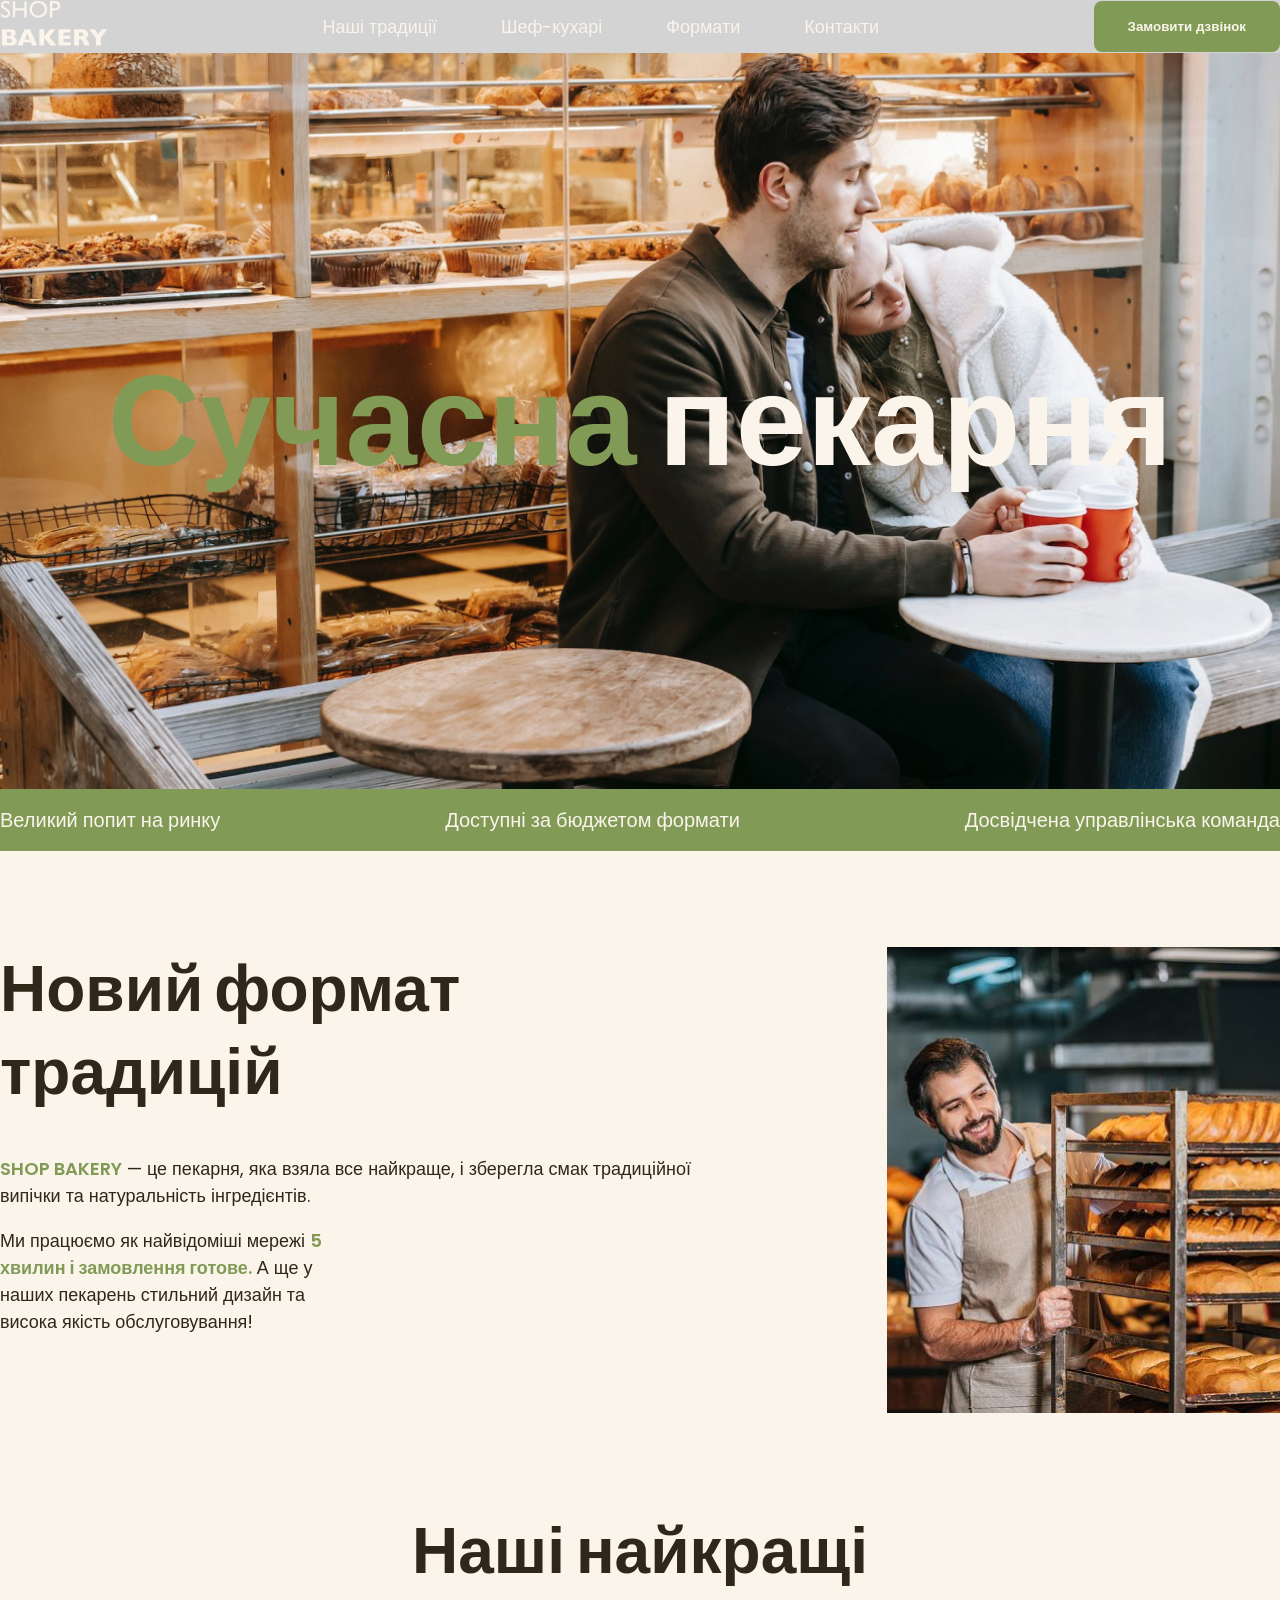
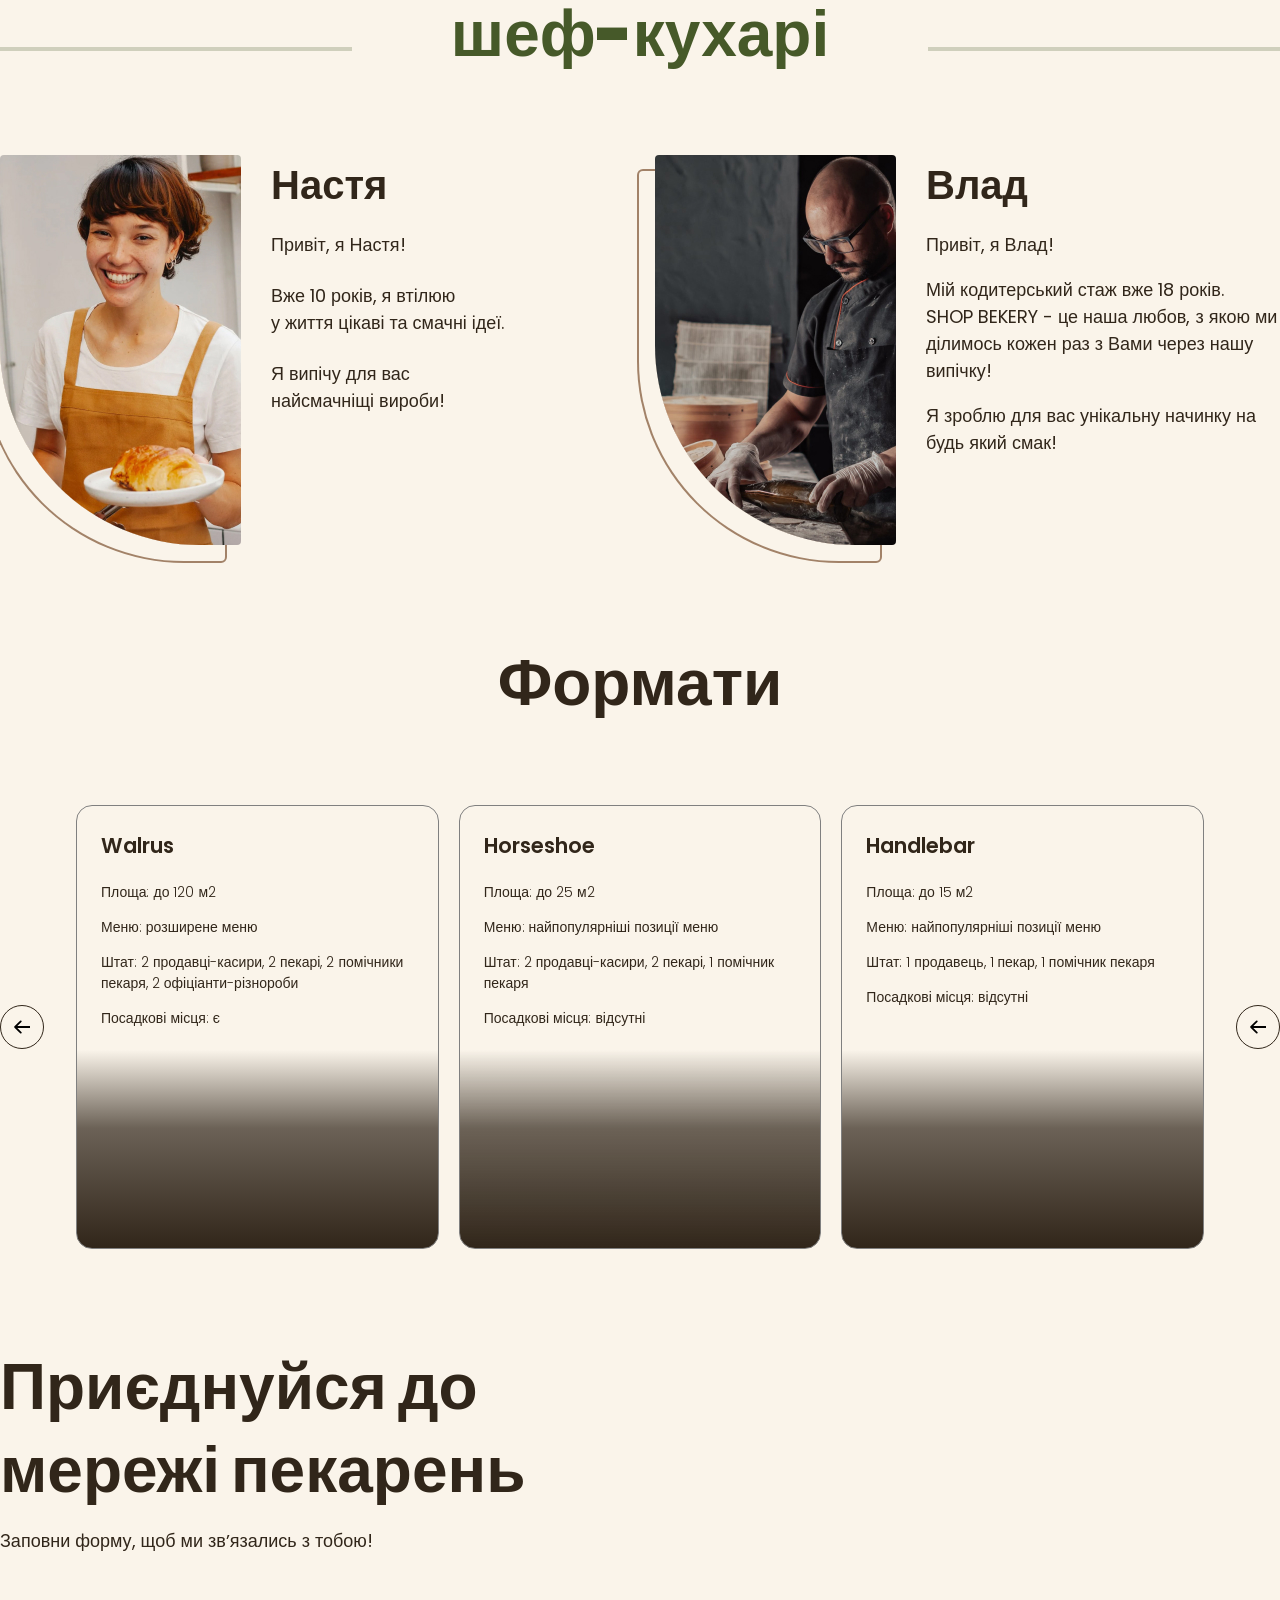
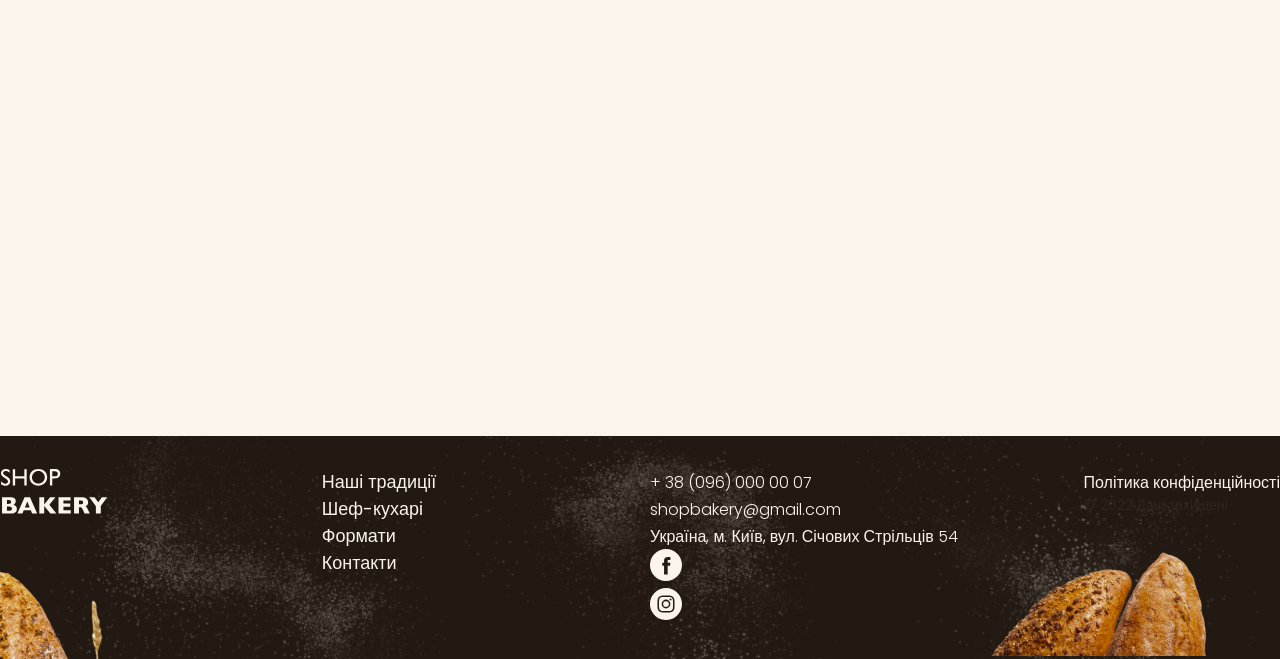
==== index.html @ 85f44fca "Improved footer" ====
<!DOCTYPE html>
<html lang="uk">
  <head>
    <meta charset="UTF-8" />
    <meta name="viewport" content="width=device-width, initial-scale=1.0" />
    <title>Сучасна пекарня</title>
    <!--Styles-->
    <link rel="stylesheet" href="./css/styles.css" />
  </head>
  <body>
    <header class="header">
      <div class="container">
        <div class="header-container">
          <nav class="header-nav">
            <a href="/">
              <img src="/Images/logo.svg" alt="Логотип Сучасної пекарені" />
            </a>
            <ul class="header-menu">
              <li>
                <a class="link" href="#traditions-section">Наші традиції</a>
              </li>
              <li><a class="link" href="#chiefs-section">Шеф-кухарі</a></li>
              <li><a class="link" href="#formats-section">Формати</a></li>
              <li><a class="link" href="#contact-section">Контакти</a></li>
            </ul>
          </nav>
          <!-- Button is here -->
          <button class="button modal-btn-open" type="button">
            Замовити дзвінок
          </button>
        </div>
      </div>
    </header>
    <main>
      <section class="hero-section">
        <div class="container">
          <h1 class="hero-title">
            <span class="accent">Сучасна</span> пекарня
          </h1>
        </div>
      </section>
      <section class="advantages-section">
        <div class="container">
          <h2 class="visually-hidden">Наші переваги</h2>
          <ul class="advantages-list">
            <li class="advantages-item">Великий попит на ринку</li>
            <li class="advantages-item">Доступні за бюджетом формати</li>
            <li class="advantages-item">Досвідчена управлінська команда</li>
          </ul>
        </div>
      </section>
      <section class="traditions-section section" id="traditions-section">
        <div class="container">
          <div class="traditions-container">
            <div class="traditions-content">
              <h2 class="traditions-title section-title">
                Новий формат традицій
              </h2>
              <p class="traditions-text">
                <span class="brand uppercase">shop bakery</span> — це пекарня,
                яка взяла все найкраще, і зберегла смак традиційної випічки та
                натуральність інгредієнтів.
              </p>
              <p class="traditions-text limited">
                Ми працюємо як найвідоміші мережі
                <span class="brand">5 хвилин і замовлення готове.</span> А ще у
                наших пекарень стильний дизайн та висока якість обслуговування!
              </p>
            </div>
            <img
              src="./Images/baker-man.jpg"
              alt="Чоловік пекар дивиться на батони із посмішкою"
            />
          </div>
        </div>
      </section>
      <section class="section" id="chefs-section">
        <div class="container">
          <h2 class="chefs-title section-title centered">
            Наші найкращі <br />
            <span class="accent">шеф-кухарі</span>
          </h2>
          <ul class="chefs-list">
            <li class="chefs-item">
              <article class="chef-card">
                <img
                  class="chef-photo"
                  src="./Images/nastya-chef.jpg"
                  alt="Nastya-chef"
                />
                <div>
                  <h3 class="chef-title">Настя</h3>
                  <div class="chef-text">
                    <p class="chef-text">Привіт, я Настя!</p>
                    <p class="chef-text">
                      Вже 10 років, я втілюю <br />
                      у життя цікаві та смачні ідеї.
                    </p>
                    <p class="chef-text">
                      Я випічу для вас <br />найсмачніщі вироби!
                    </p>
                  </div>
                </div>
              </article>
            </li>
            <li class="chefs-item">
              <article class="chef-card">
                <img
                  class="chef-photo"
                  src="./Images/vlad-chef.jpg"
                  alt="Vlad-chef"
                />
                <div>
                  <h3 class="chef-title">Влад</h3>
                  <p class="chef-text">Привіт, я Влад!</p>
                  <p class="chef-text">
                    Мій кодитерський стаж вже 18 років. <br />SHOP BEKERY - це
                    наша любов, з якою ми ділимось кожен раз з Вами через нашу
                    випічку!
                  </p>
                  <p class="chef-text">
                    Я зроблю для вас унікальну начинку на будь який смак!
                  </p>
                </div>
              </article>
            </li>
          </ul>
        </div>
      </section>
      <section class="section" id="formats-section">
        <div class="container">
          <h2 class="formats-title section-title centered">Формати</h2>
          <div class="formats-container">
            <button class="carousel-button" type="button">
              <svg width="16" height="16">
                <use href="./Images/icons.svg#icon-arrow"></use>
              </svg>
            </button>
            <ul class="formats-list">
              <li class="formats-item">
                <article class="format-card">
                  <h3 class="format-title" lang="en">Walrus</h3>
                  <div class="format-text">
                    <p>Площа: до 120 м2</p>
                    <p>Меню: розширене меню</p>
                    <p>
                      Штат: 2 продавці-касири, 2 пекарі, 2 помічники пекаря, 2
                      офіціанти-різнороби
                    </p>
                    <p>Посадкові місця: є</p>
                  </div>
                </article>
              </li>
              <li class="formats-item">
                <article class="format-card">
                  <h3 class="format-title" lang="en">Horseshoe</h3>
                  <div class="format-text">
                    <p>Площа: до 25 м2</p>
                    <p>Меню: найпопулярніші позиції меню</p>
                    <p>Штат: 2 продавці-касири, 2 пекарі, 1 помічник пекаря</p>
                    <p>Посадкові місця: відсутні</p>
                  </div>
                </article>
              </li>
              <li class="formats-item">
                <article class="format-card">
                  <h3 class="format-title" lang="en">Handlebar</h3>
                  <div class="format-text">
                    <p>Площа: до 15 м2</p>
                    <p>Меню: найпопулярніші позиції меню</p>
                    <p>Штат: 1 продавець, 1 пекар, 1 помічник пекаря</p>
                    <p>Посадкові місця: відсутні</p>
                  </div>
                </article>
              </li>
            </ul>
            <button class="carousel-button" type="button">
              <svg width="16" height="16">
                <use href="./Images/icons.svg#icon-arrow"></use>
              </svg>
            </button>
          </div>
        </div>
      </section>
      <section class="section contact-section" id="contact-section">
        <div class="container">
          <div class="contact-container">
            <div class="contact-form">
              <h2 class="contact-title section-title">
                Приєднуйся до мережі пекарень
              </h2>
              <p>Заповни форму, щоб ми звʼязались з тобою!</p>
              <!--form-->
            </div>
            <iframe
              class="contact-map"
              src="https://www.google.com/maps/embed?pb=!1m18!1m12!1m3!1d2540.1634470361723!2d30.488698376829447!3d50.45668098691466!2m3!1f0!2f0!3f0!3m2!1i1024!2i768!4f13.1!3m3!1m2!1s0x40d4ce637c006b2d%3A0xaf86385f19996ff0!2z0LLRg9C70LjRhtGPINCh0ZbRh9C-0LLQuNGFINCh0YLRgNGW0LvRjNGG0ZbQsiwgNTQsINCa0LjRl9CyLCAwMjAwMA!5e0!3m2!1sbg!2sua!4v1732645486220!5m2!1sbg!2sua"
              width="603"
              height="595"
              allowfullscreen=""
              loading="lazy"
              referrerpolicy="no-referrer-when-downgrade"
            ></iframe>
          </div>
        </div>
      </section>
    </main>
    <footer class="footer">
      <div class="container">
        <div class="footer-container">
          <nav class="footer-nav">
            <div class="footer-logo">
              <a href="#">
                <img src="./Images/logo.svg" alt="Логотип Сучасної пекарені" />
              </a>
            </div>
            <ul class="footer-menu">
              <li><a class="link" href="#">Наші традиції</a></li>
              <li><a class="link" href="#">Шеф-кухарі</a></li>
              <li><a class="link" href="#">Формати</a></li>
              <li><a class="link" href="#">Контакти</a></li>
            </ul>
          </nav>
          <address class="footer-address">
            <ul class="address-list">
              <li>
                <a class="address-link" href="tel:+38(096)0000007"
                  >+ 38 (096) 000 00 07</a
                >
              </li>
              <li>
                <a class="address-link" href="mailto:shopbakery@gmail.com"
                  >shopbakery@gmail.com</a
                >
              </li>
              <li>
                <a
                  class="address-link"
                  href="https://maps.app.goo.gl/ixRb6WtbFqAab3oV6"
                  target="_blank"
                  >Україна, м. Київ, вул. Січових Стрільців 54
                </a>
              </li>
              <li>
                <svg class="address-icon" width="32" height="32">
                  <use href="./Images/icons.svg#icon-facebook"></use>
                </svg>
              </li>
              <li>
                <svg class="address-icon" width="32" height="32">
                  <use href="./Images/icons.svg#icon-instagram"></use>
                </svg>
              </li>
            </ul>
            <div class="address-info">
              <a class="address-link" href="#">Політика конфіденційності</a>
              <p class="address-copyright">&copy; 2022 Дані захищені</p>
            </div>
          </address>
        </div>
      </div>
    </footer>
    <div class="backdrop">
      <div class="modal">
        <button class="modal-btn-close" type="button">Close</button>
      </div>
    </div>

    <script src="./js/modal.js"></script>
  </body>
</html>
---- css/styles.css ----
@font-face {
    font-display: swap;
    font-family: 'Poppins';
    font-weight: 300;
    src: url('../fonts/poppins-v21-latin-300.woff2') format('woff2');
}

@font-face {
    font-display: swap;
    font-family: 'Poppins';
    font-weight: 400;
    src: url('../fonts/poppins-v21-latin-regular.woff2') format('woff2');
}

@font-face {
    font-display: swap;
    font-family: 'Poppins';
    font-weight: 600;
    src: url('../fonts/poppins-v21-latin-600.woff2') format('woff2');
}

@font-face {
    font-display: swap;
    font-family: 'Poppins';
    font-weight: 900;
    src: url('../fonts/poppins-v21-latin-900.woff2') format('woff2');
}

:root
{
    --color-primary-dark: #31261A;
    --color-primary-light: #FAF4EA;
    --color-secondary-dark: #A28268;
    --color-brand-dark: #465929;
    --color-brand-normal: #819B57;
    --color-brand-light: #CFCFBC;
}

/*Base*/
*,
*::before,
*::after
{
    box-sizing: border-box;
}

body
{
    color: var(--color-primary-dark);
    background-color: var(--color-primary-light);
    font-family: 'Poppins', sans-serif;
    font-size: 18px;
    font-weight: 400;
    line-height: 1.5;
    margin: 0;
}

h1, h2, h3, h4, h5, h6, p 
{
    margin-top: 0;
}

a 
{
    display: inline-block;
}

address
{
    font-style: normal;
}
ul
{
    margin: 0;
    padding: 0;
    list-style-type: none;
}
.visually-hidden
{
    position: absolute;
    left: -10000px;
    top:auto;
    width: 1px;
    height: 1px;
    overflow: hidden;
}
.section
{
    padding: 48px 0;
}

.container
{
    width: 100%;
    max-width: 1288px;
    margin: 0 auto;
}
/*Button*/
.button
{
    color: var(--color-primary-light);
    background-color: var(--color-brand-normal);
    border: 2px solid var(--color-brand-normal);
    border-radius: 8px;
    cursor: pointer;
    font-weight: 600;
    padding: 16px 32px;
}
.button:hover
{
    color: var(--color-brand-dark);
    background-color: transparent;  
}
/*Link*/
.link
{
    color: var(--color-primary-light);
    text-decoration: none;
}
.link:hover
{
    color: var(--color-brand-normal);
    text-decoration: underline;
}

/*Header*/
.header {
    background-color: lightgrey; /*Remove this*/
}

.header-container
{
    display: flex;
    align-items: center;
    gap: 40px;
}

.header-nav
{
    display: flex;
    align-items: center;
    flex-grow: 1;
    gap: 40px;
}

.header-menu
{
    display: flex;
    flex-grow: 1;
    gap: 64px;
    justify-content: center;
}

/*Hero section*/
.hero-section
{
    padding: 272px 0;
    background-image: url('../Images/hero-section-background.jpg');
    background-repeat: no-repeat;
    background-position: center top;
    background-size: cover;
}
.hero-title
{
    margin-bottom: 0;
    color: var(--color-primary-light);
    text-align: center;
    font-size: 128px;
    font-weight: 900;
}
.hero-title .accent
{
    color: var(--color-brand-normal);
}
/*Advantages section*/

.advantages-section
{
    background-color: var(--color-brand-normal);
    padding: 16px 0;
}

.advantages-list
{
    display: flex;
    justify-content: space-between;
    gap: 40px;
}

.advantages-item
{
    color: var(--color-primary-light);
    font-size: 20px;
    font-weight: 300
}
.section-title
{
    font-size: 64px;
    font-weight: 900;
    line-height: 1.3;
}

.section-title.centered 
{
    text-align: center;
}

.section-title .accent
{
color: var(--color-brand-dark);
}

/*Traditions section*/
.traditions-section
{
    padding-top: 96px;
}

.traditions-container
{
    display: flex;
    justify-content: space-between;
    gap: 40px;
}

.traditions-content
{
    max-width: 710px;
}
.traditions-title
{
    margin-bottom: 42px;
}
.traditions-text .brand
{
color: var(--color-brand-normal);
font-weight: 600;
}
.traditions-text .uppercase
{
text-transform: uppercase;
}

.traditions-text.limited
{
    max-width: 340px;
}
/*Chefs section*/
.chefs-title
{
    margin: 0 auto 80px;
    position: relative;
}

.chefs-title::before,
.chefs-title::after {
    position: absolute;
    bottom: 24px;
    width: 352px;
    border: 2px solid var(--color-brand-light);
    content: '';
}

.chefs-title::before
{
    left: 0;
}

.chefs-title::after
{
    right: 0; 
}

.chefs-list {
    display: flex;
    flex-wrap: wrap;
    gap: 40px 30px;
}

.chef-text p
{
    margin-bottom: 24px;
}

.chef-text p:last-child
{
    margin-bottom: 0;
}

.chef-title
{
    margin-bottom: 16px;
    font-size: 40px;
    font-weight: 600;
}


.chefs-item
{
    flex-basis: calc((100% - 30px) / 2);
}

.chef-card 
{
    display: flex;
    gap: 30px;
}

.chef-photo
{
    border-radius: 4px 4px 4px 200px;
    box-shadow: -16px 16px 0 0 var(--color-primary-light), -16px 16px 0 2px var(--color-secondary-dark)
}

/*Formats section*/
.formats-container
{
    display: flex;
    gap: 32px;
    align-items: center;
}

.formats-list   
{
    display: flex;
    gap: 20px;
}

.formats-item
{
    flex-basis: calc(100% - 40px / 3);
}

.format-card
{
    height: 444px;
    padding: 24px;
    border: 1px solid gray; /*(need to change)*/
    border-radius: 16px;
    min-height: 270px; /*(need to change)*/
    background-image: linear-gradient(180deg, rgba(49, 38, 26, 0) 55.21%, rgba(49, 38, 26, 0.71) 72.92%, var(--color-primary-dark) 100%);
}

.formats-title
{
    margin-bottom: 80px;
}

.format-title
{
    font-size: 24;
    font-weight: 600;
}

.format-text
{
    font-size: 14px;
    font-weight: 300;

}

/*Carousel*/
.carousel-button
{
    display: flex;
    align-items: center;
    justify-content: center;
    width: 44px;
    height: 44px;
    padding: 0;
    flex-shrink: 0;
    background-color: transparent;
    border-radius: 50%;
    border: 1px solid var(--color-primary-dark);
    cursor: pointer;
}

.carousel-button:hover
{
    background-color: var(--color-primary-dark);
    fill: var(--color-primary-light);
}

/*Contact section*/
.contact-section
{
    padding-bottom: 96px;
}

.contact-container
{
    display: flex;
    gap: 32px;
}

.contact-title
{
    margin-bottom: 16px;
}

.contact-map
{
    flex-shrink: 0;
    border: 0;
    border-radius: 16px;
}

/*Footer*/
.footer
{
    padding: 32px 0;
    position: relative;
    background-image: url('../Images/footer-background.png');
    background-color: var(--color-primary-dark);
    background-repeat: no-repeat;
    background-position: center;
    background-size: cover;
}

.footer::before,
.footer::after {
    position: absolute;
    bottom: 0;
    background-repeat: no-repeat;
    content: ''
}

.footer::before {
    width: 180px;
    height: 120px;
    left: 0;
    background-image: url('../Images/decor-bread-small.png');
}

.footer::after {
    width: 380px;
    height: 190px;
    right: 0;
    background-image: url('../Images/decor-bread-large.png');
}

.footer-container
{
    display: flex;
    gap: 20px;
}

.footer-nav,
.footer-address
{
    display: flex;
    flex-basis: 50%;
    gap: 20px;
}

.footer-logo,
.footer-menu,
.address-list,
.addres-info
{
    flex-grow: 1;
}

.address-link
{
    color: var(--color-primary-light);
    font-size: 16px;
    font-weight: 300;
    text-decoration: none;
}

.address-icon
{
    fill: var(--color-primary-light);
}

.address-icon:hover
{
    fill: var(--color-brand-normal);
}

.address-link:hover {
    color: var(--color-brand-normal);
}

.address-copyright
{
    font-size: 14px;
}

/*Modal window*/
.backdrop
{
    position: fixed;
    top: 0;
    left: 0;
    right: 0;
    bottom: 0;
    display: flex;
    align-items: center;
    justify-content: center;
    background-color: rgba(157, 152, 147 , 0.5);
}

.backdrop.is-hidden 
{
    opacity: 0;
    visibility: hidden;
    pointer-events: none;
}

.modal
{
    position: relative;
    width: 880px;
    height: 880px;
    background-color: var(--color-primary-light);
    border-radius: 32px;
}

.modal-btn-close
{
    position: absolute;
    top: 40px;
    right: 40px;
}
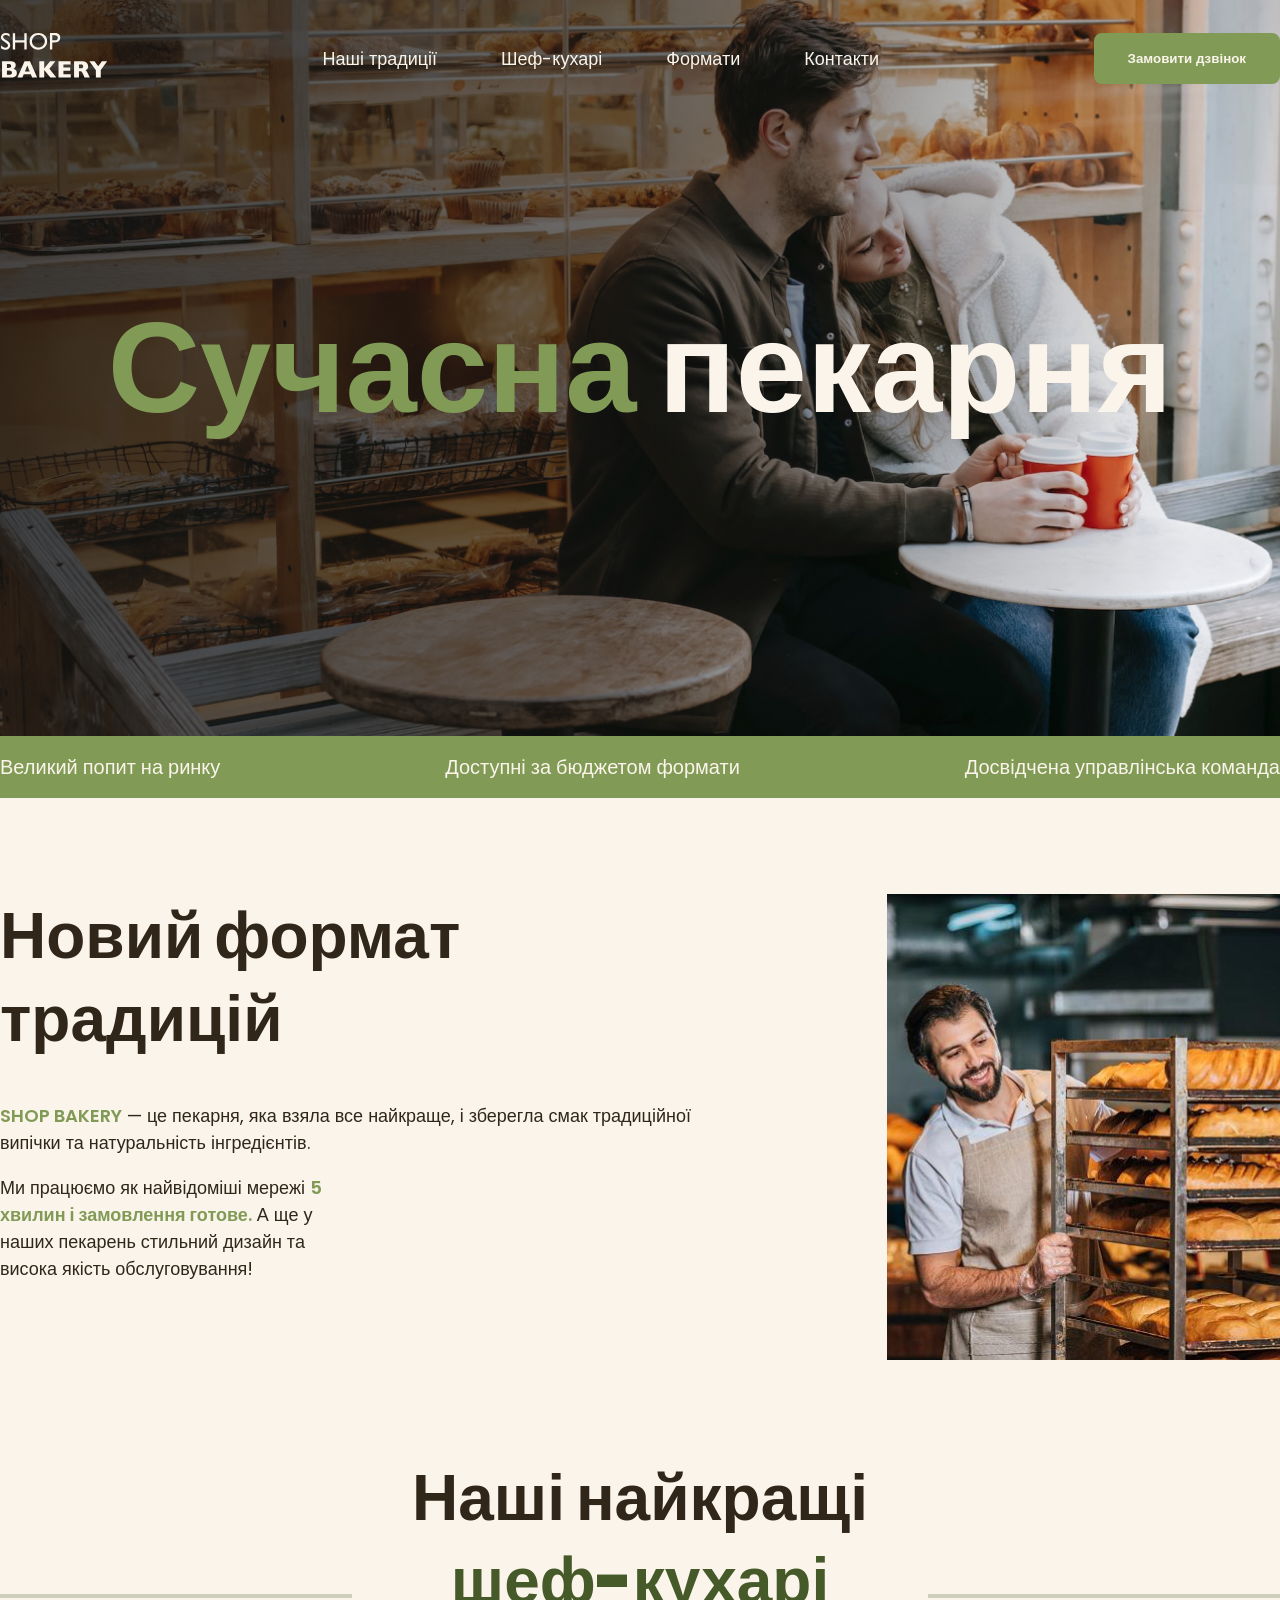
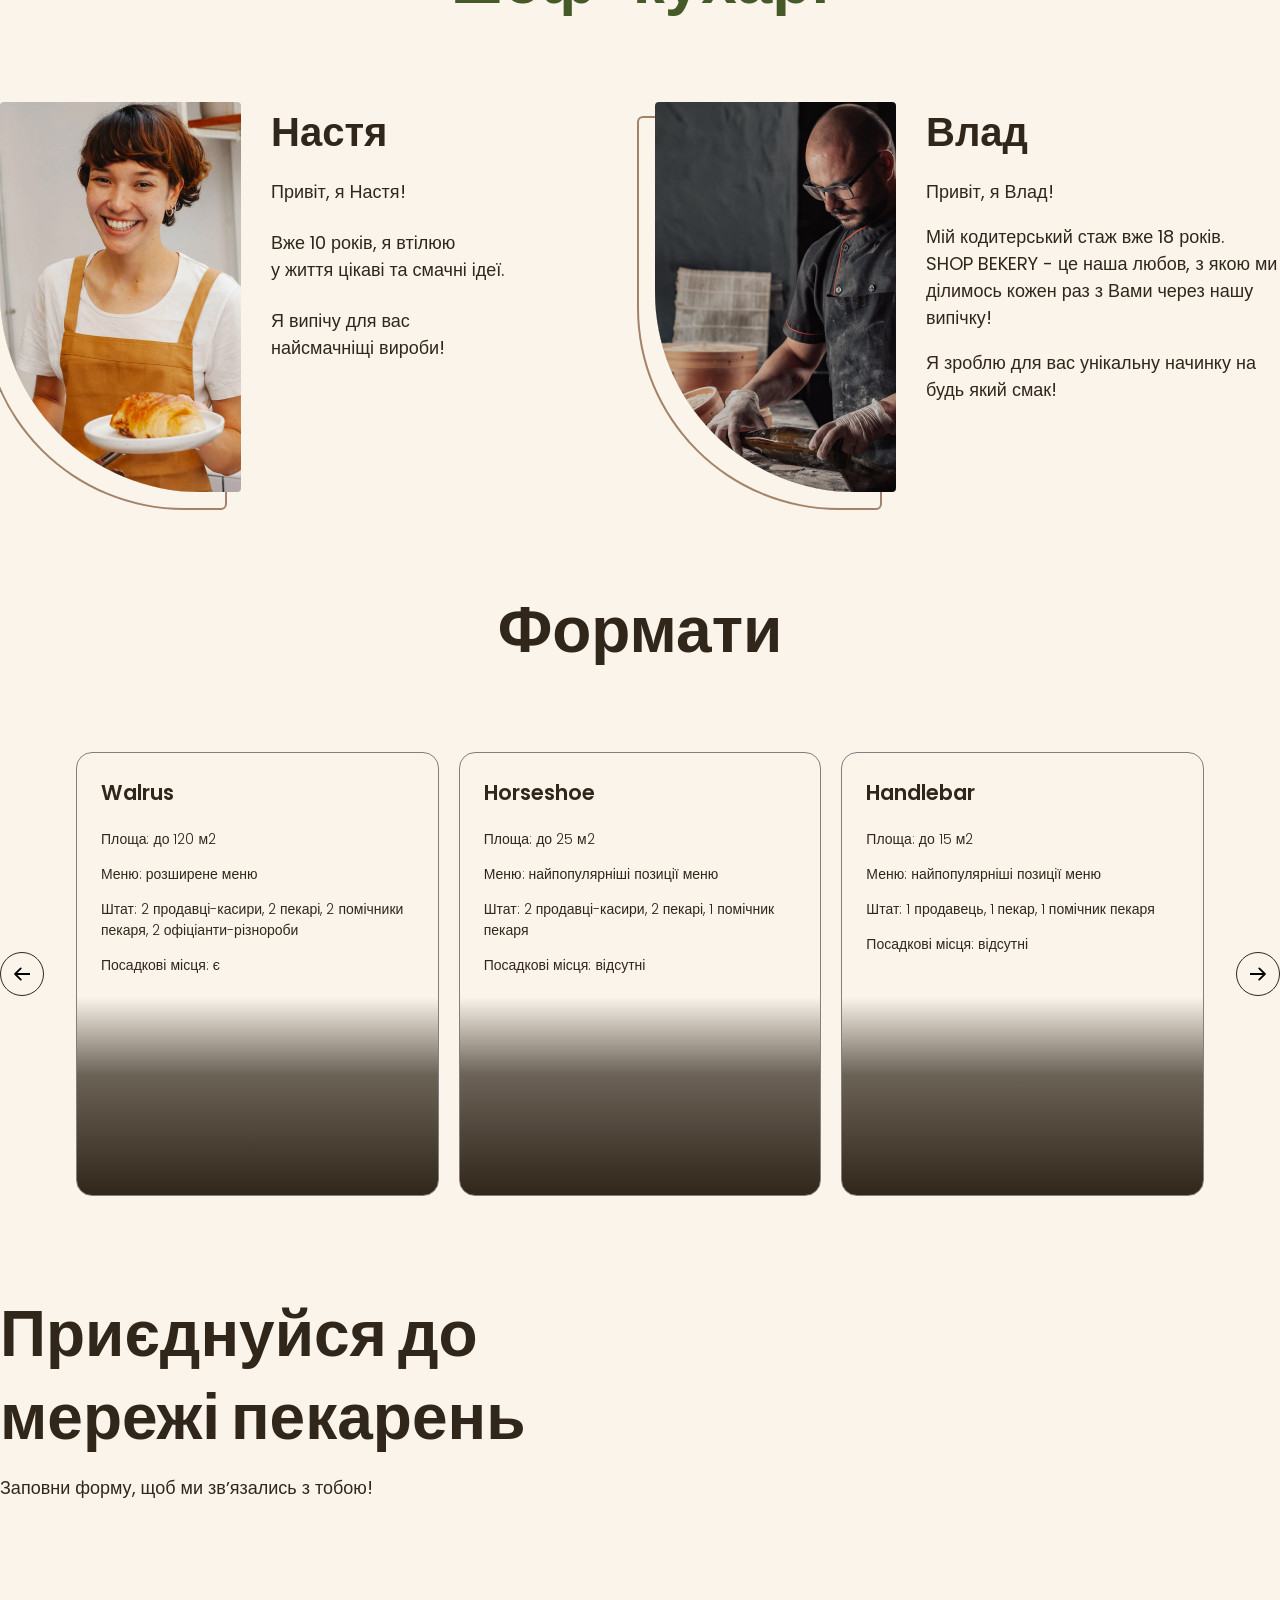
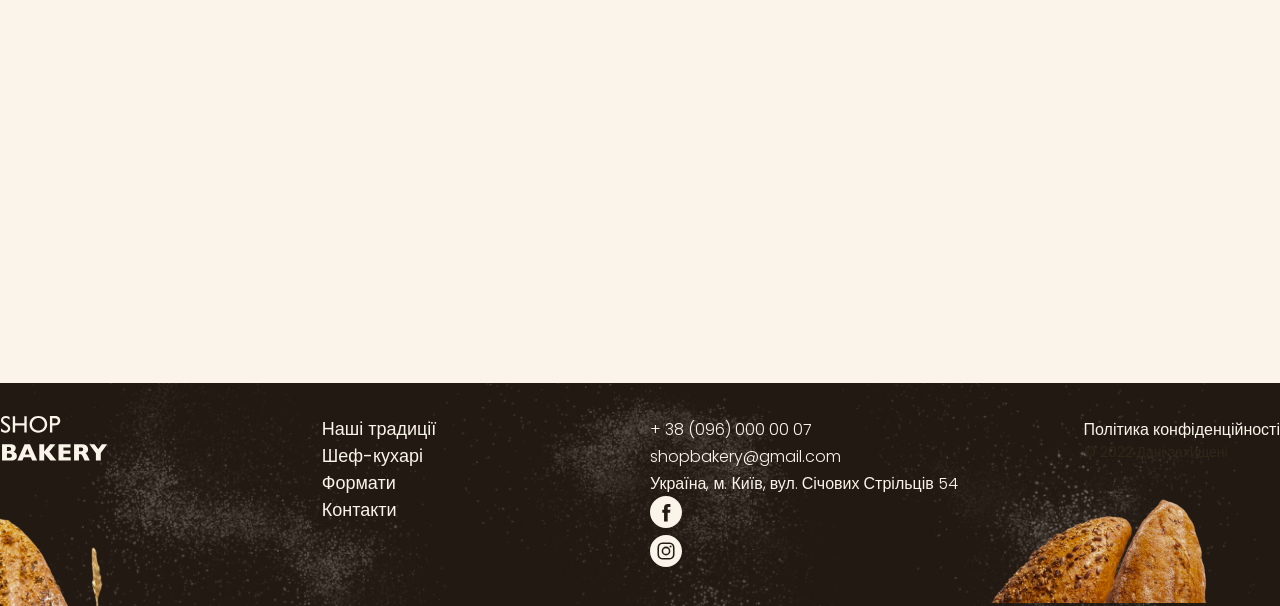
==== commit 721d5e0e: "Added animation" ====
--- a/index.html
+++ b/index.html
@@ -13,7 +13,7 @@
         <div class="header-container">
           <nav class="header-nav">
             <a href="/">
-              <img src="/Images/logo.svg" alt="Логотип Сучасної пекарені" />
+              <img src="./Images/logo.svg" alt="Логотип Сучасної пекарені" />
             </a>
             <ul class="header-menu">
               <li>
@@ -174,7 +174,7 @@
                 </article>
               </li>
             </ul>
-            <button class="carousel-button" type="button">
+            <button class="carousel-button next" type="button">
               <svg width="16" height="16">
                 <use href="./Images/icons.svg#icon-arrow"></use>
               </svg>
@@ -260,12 +260,11 @@
         </div>
       </div>
     </footer>
-    <div class="backdrop">
+    <div class="backdrop is-hidden">
       <div class="modal">
         <button class="modal-btn-close" type="button">Close</button>
       </div>
     </div>
-
     <script src="./js/modal.js"></script>
   </body>
 </html>
--- a/css/styles.css
+++ b/css/styles.css
@@ -109,23 +109,28 @@
 .button:hover
 {
     color: var(--color-brand-dark);
-    background-color: transparent;  
+    background-color: var(--color-primary-light);  
 }
 /*Link*/
 .link
 {
     color: var(--color-primary-light);
     text-decoration: none;
+    transition: color 0.3s;
 }
 .link:hover
 {
     color: var(--color-brand-normal);
-    text-decoration: underline;
 }
 
 /*Header*/
-.header {
-    background-color: lightgrey; /*Remove this*/
+.header 
+{
+    position: absolute;
+    top: 0;
+    left: 0;
+    padding-top: 32px;
+    width: 100%;
 }
 
 .header-container
@@ -155,7 +160,13 @@
 .hero-section
 {
     padding: 272px 0;
-    background-image: url('../Images/hero-section-background.jpg');
+    background-image: linear-gradient(
+        102.76deg, 
+        rgba(18, 18, 17, 0.78) 2.03%,
+        rgba(18, 18, 17, 0.6) 48.46%, 
+        rgba(18, 18, 17, 0) 90.36% 
+    ),
+        url('../Images/hero-section-background.jpg');
     background-repeat: no-repeat;
     background-position: center top;
     background-size: cover;
@@ -339,6 +350,12 @@
     border-radius: 16px;
     min-height: 270px; /*(need to change)*/
     background-image: linear-gradient(180deg, rgba(49, 38, 26, 0) 55.21%, rgba(49, 38, 26, 0.71) 72.92%, var(--color-primary-dark) 100%);
+    transition: transform .03s;
+}
+
+.format-card:hover
+{
+    transform: scale(1.05);
 }
 
 .formats-title
@@ -381,6 +398,11 @@
     fill: var(--color-primary-light);
 }
 
+.carousel-button.next 
+{
+    transform: rotate(180deg);
+}
+
 /*Contact section*/
 .contact-section
 {
@@ -499,7 +521,9 @@
     display: flex;
     align-items: center;
     justify-content: center;
+    padding: 20px 0;
     background-color: rgba(157, 152, 147 , 0.5);
+    transition: opacity 0.3s, visability 0.3s;
 }
 
 .backdrop.is-hidden 
@@ -512,8 +536,10 @@
 .modal
 {
     position: relative;
-    width: 880px;
-    height: 880px;
+    width: 100%;
+    max-width: 880px;
+    height: 100%;
+    max-height: 880px;
     background-color: var(--color-primary-light);
     border-radius: 32px;
 }
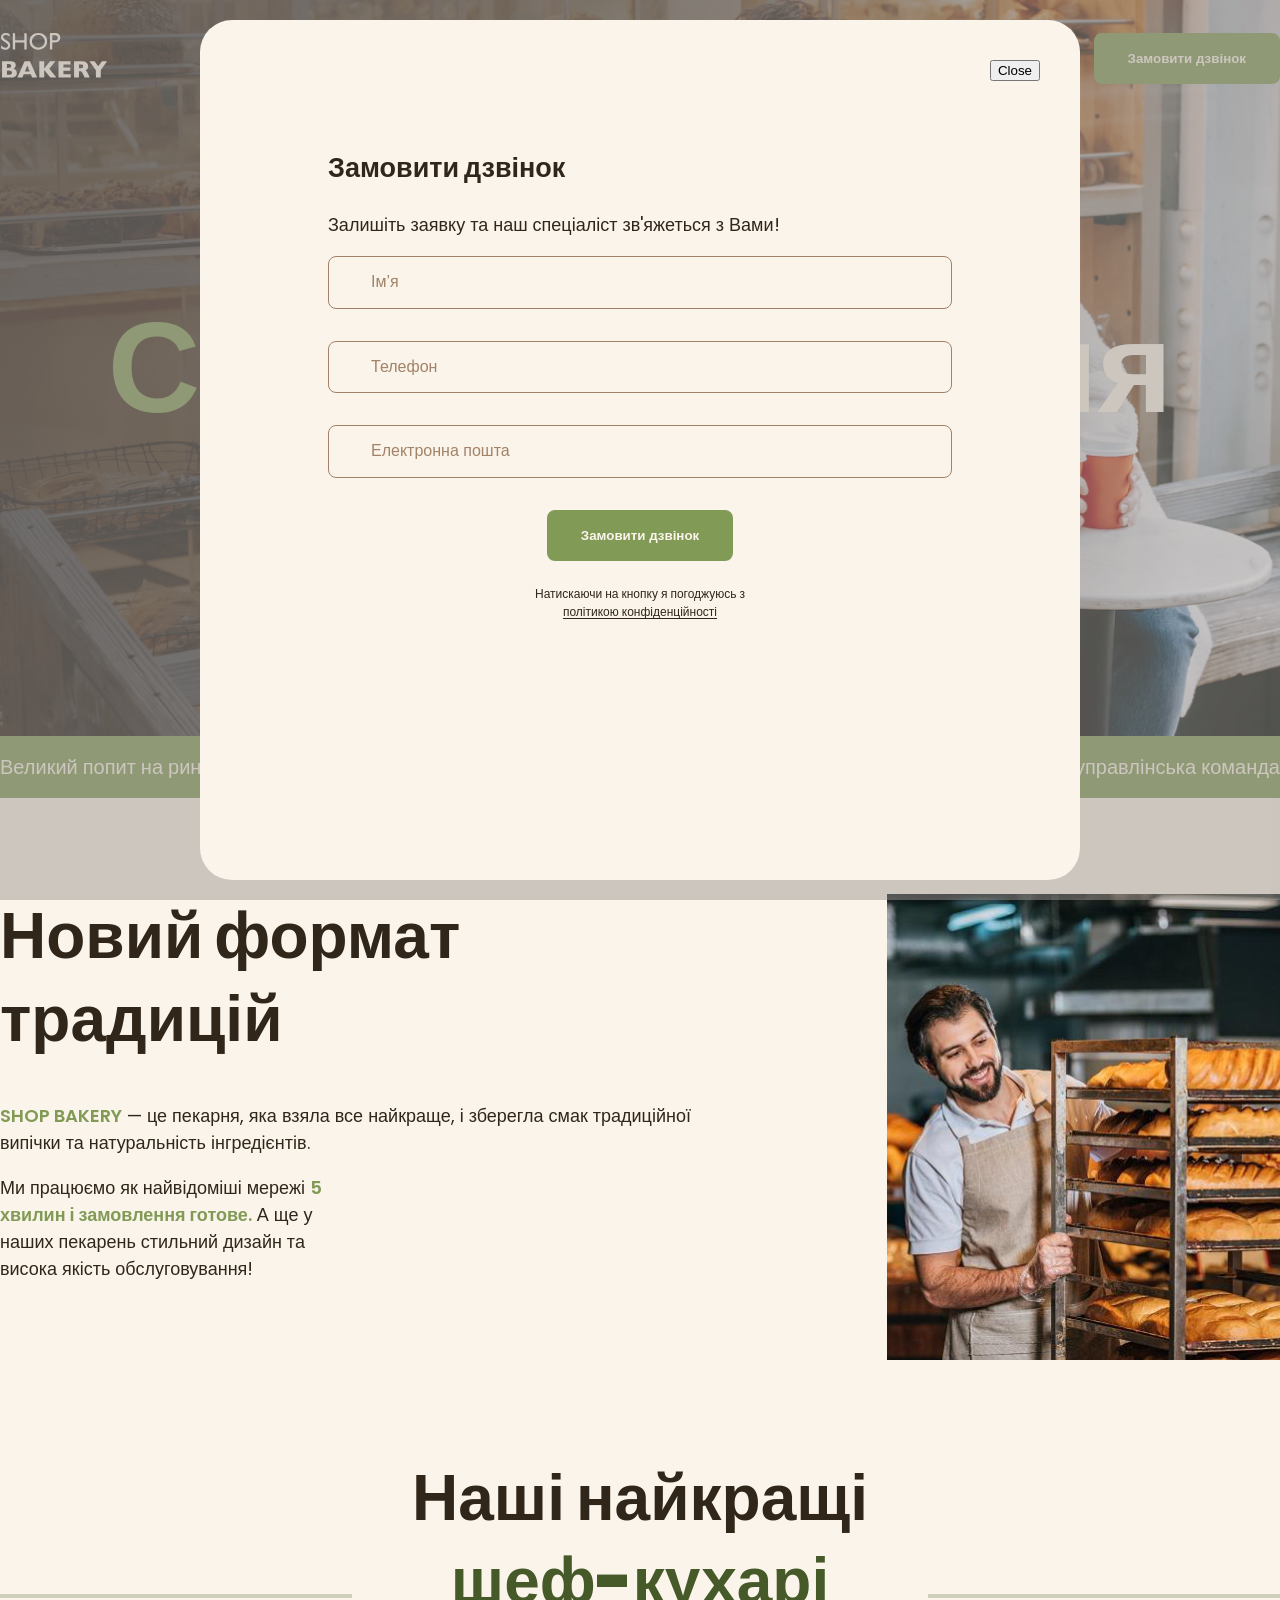
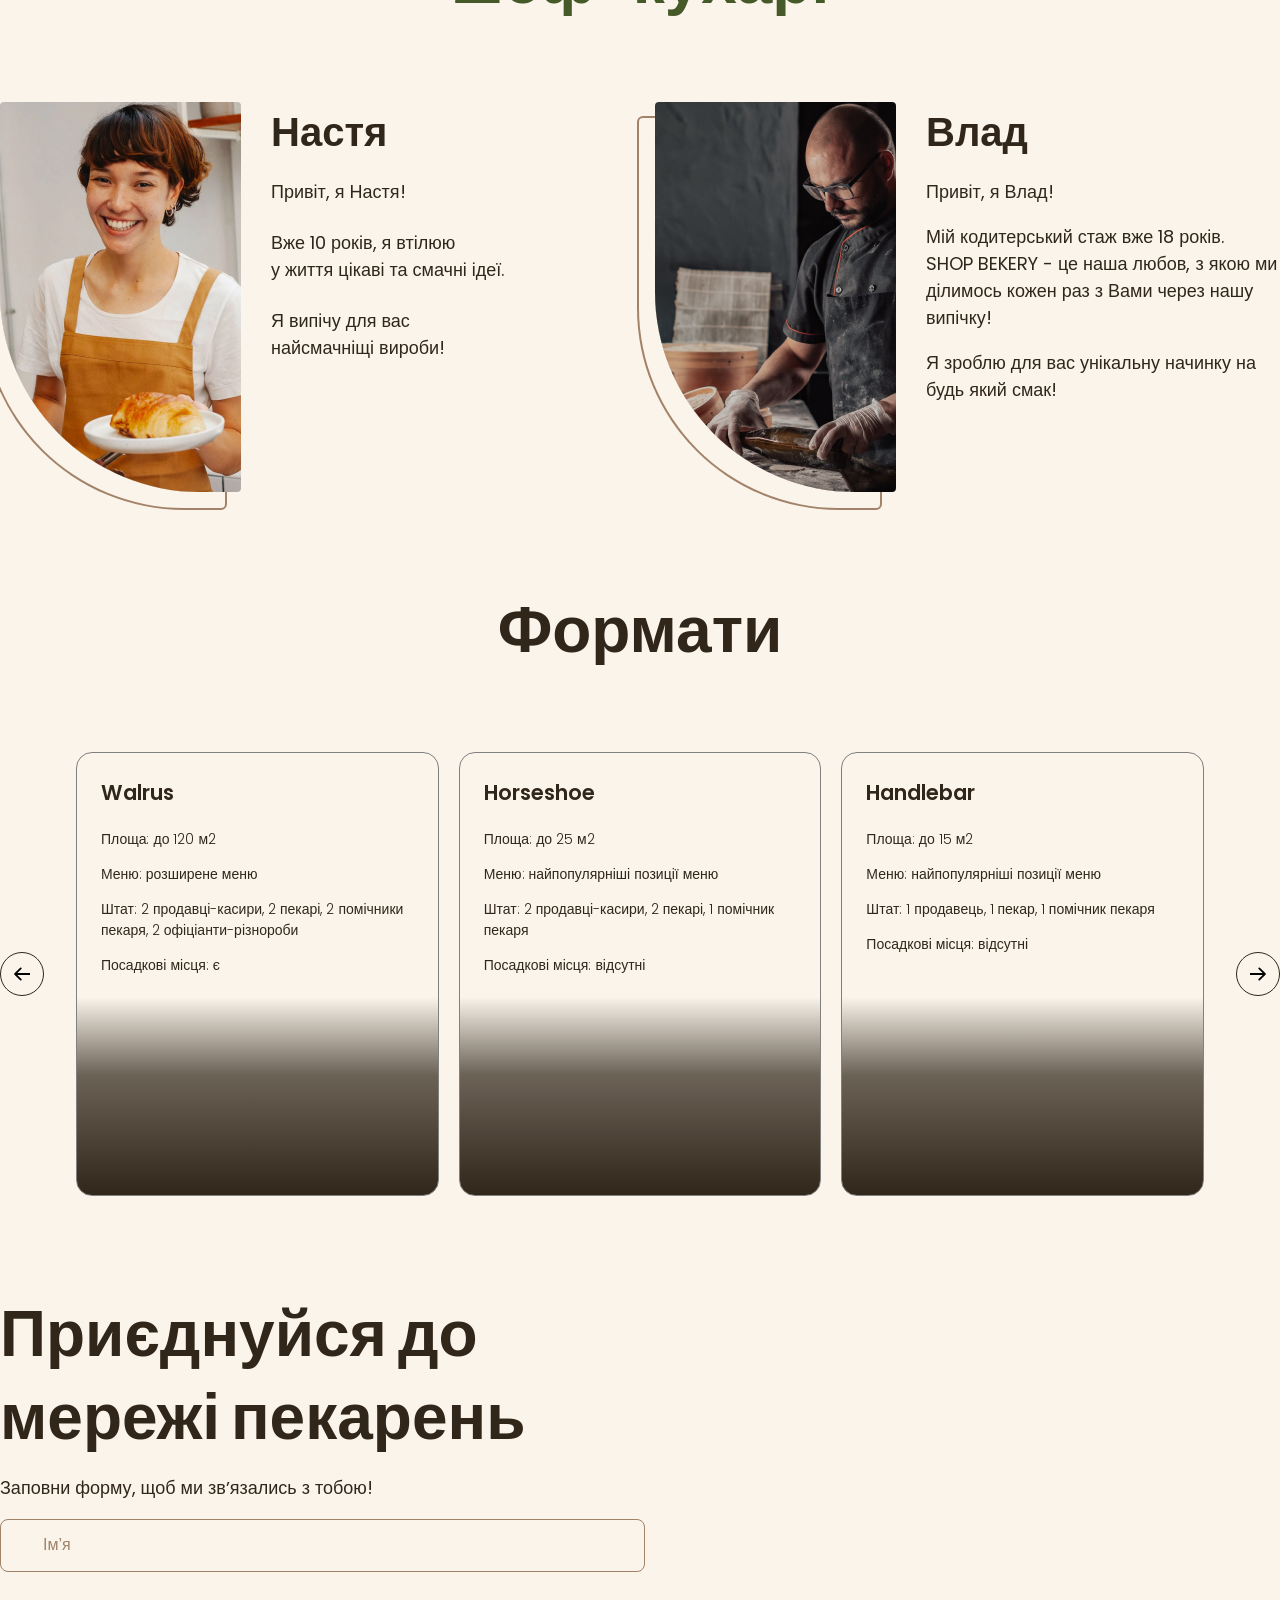
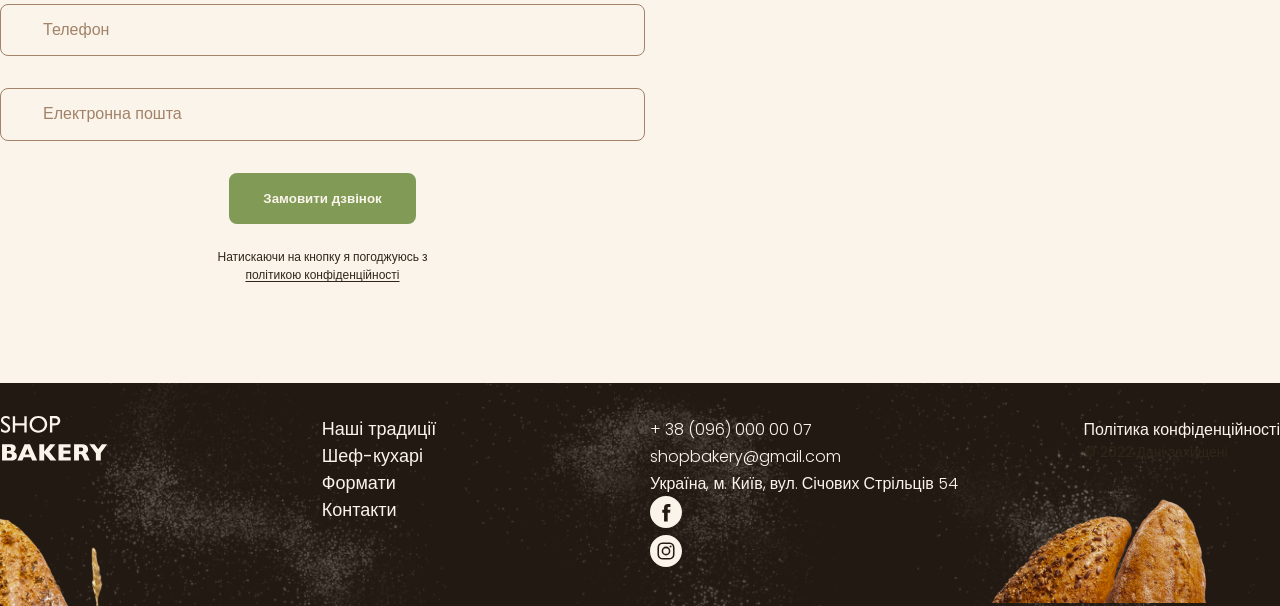
==== commit 361f8459: "Added contact form" ====
--- a/index.html
+++ b/index.html
@@ -191,6 +191,56 @@
               </h2>
               <p>Заповни форму, щоб ми звʼязались з тобою!</p>
               <!--form-->
+              <form name="contact-form" autocomplete="off">
+                <div class="form-field">
+                  <label class="form-label visually-hidden" for="user-name"
+                    >Ім’я</label
+                  >
+                  <input
+                    class="form-input"
+                    type="text"
+                    name="user-name"
+                    id="user-name"
+                    placeholder="Ім’я"
+                  />
+                </div>
+
+                <div class="form-field">
+                  <label class="form-label visually-hidden" for="user-tel"
+                    >Телефон</label
+                  >
+                  <input
+                    class="form-input"
+                    type="tel"
+                    name="user-tel"
+                    id="user-tel"
+                    placeholder="Телефон"
+                  />
+                </div>
+
+                <div class="form-field">
+                  <label class="form-label visually-hidden" for="user-email"
+                    >Електронна пошта</label
+                  >
+                  <input
+                    class="form-input"
+                    type="email"
+                    name="user-email"
+                    id="user-email"
+                    placeholder="Електронна пошта"
+                  />
+                </div>
+
+                <button class="form-button button" type="submit">
+                  Замовити дзвінок
+                </button>
+                <p class="form-terms">
+                  Натискаючи на кнопку я погоджуюсь з
+                  <a class="form-terms-link" href="#"
+                    >політикою конфіденційності</a
+                  >
+                </p>
+              </form>
             </div>
             <iframe
               class="contact-map"
@@ -260,9 +310,59 @@
         </div>
       </div>
     </footer>
-    <div class="backdrop is-hidden">
+    <div class="backdrop">
       <div class="modal">
         <button class="modal-btn-close" type="button">Close</button>
+        <h2>Замовити дзвінок</h2>
+        <p>Залишіть заявку та наш спеціаліст зв'яжеться з Вами!</p>
+        <form name="modal-form" autocomplete="off" novalidate>
+          <div class="form-field">
+            <label class="form-label visually-hidden" for="user-name"
+              >Ім’я</label
+            >
+            <input
+              class="form-input"
+              type="text"
+              name="user-name"
+              id="user-name"
+              placeholder="Ім’я"
+            />
+          </div>
+
+          <div class="form-field">
+            <label class="form-label visually-hidden" for="user-tel"
+              >Телефон</label
+            >
+            <input
+              class="form-input"
+              type="tel"
+              name="user-tel"
+              id="user-tel"
+              placeholder="Телефон"
+            />
+          </div>
+
+          <div class="form-field">
+            <label class="form-label visually-hidden" for="user-email"
+              >Електронна пошта</label
+            >
+            <input
+              class="form-input"
+              type="email"
+              name="user-email"
+              id="user-email"
+              placeholder="Електронна пошта"
+            />
+          </div>
+
+          <button class="form-button button" type="submit">
+            Замовити дзвінок
+          </button>
+          <p class="form-terms">
+            Натискаючи на кнопку я погоджуюсь з
+            <a class="form-terms-link" href="#">політикою конфіденційності</a>
+          </p>
+        </form>
       </div>
     </div>
     <script src="./js/modal.js"></script>
--- a/css/styles.css
+++ b/css/styles.css
@@ -540,8 +540,10 @@
     max-width: 880px;
     height: 100%;
     max-height: 880px;
+    padding: 128px;
     background-color: var(--color-primary-light);
     border-radius: 32px;
+    overflow-y: auto;
 }
 
 .modal-btn-close
@@ -549,4 +551,73 @@
     position: absolute;
     top: 40px;
     right: 40px;
+}
+
+/*Contact-form*/
+.form-field 
+{
+    margin-bottom: 32px;
+}
+
+.form-label 
+{
+    position: absolute;
+    top: 16px;
+    left: 42px;
+}
+
+/*.form-field:focus-within .form-label 
+{
+    transform: translate(-36px -40px);
+}*/
+
+.form-input 
+{
+    padding: 16px 42px;
+    width: 100%;
+    font-size: 16px;
+    line-height: 1.17;
+    border: 1px solid var(--color-secondary-dark);
+    border-radius: 8px;
+    background-color: transparent;
+  
+}
+
+.form-input:focus
+{
+    border-color: var(--color-brand-normal);
+    outline: none;
+}
+.form-input::placeholder
+{
+    color: var(--color-secondary-dark);
+    font-size: 16px;
+    line-height: 1.17;
+}
+
+.form-input:focus::placeholder
+{
+    color: var(--color-primary-dark);
+}
+
+.form-button
+{
+    display: block;
+    margin: 0 auto 24px;
+}
+
+.form-terms
+{
+    margin: 0 auto;
+    max-width: 220px;
+    font-weight: 500;
+    font-size: 12px;
+    line-height: 1.5;
+    text-align: center;
+}
+
+.form-terms-link
+{
+    color: var(--color-primary-dark);
+    text-underline-offset: 2px;
 }
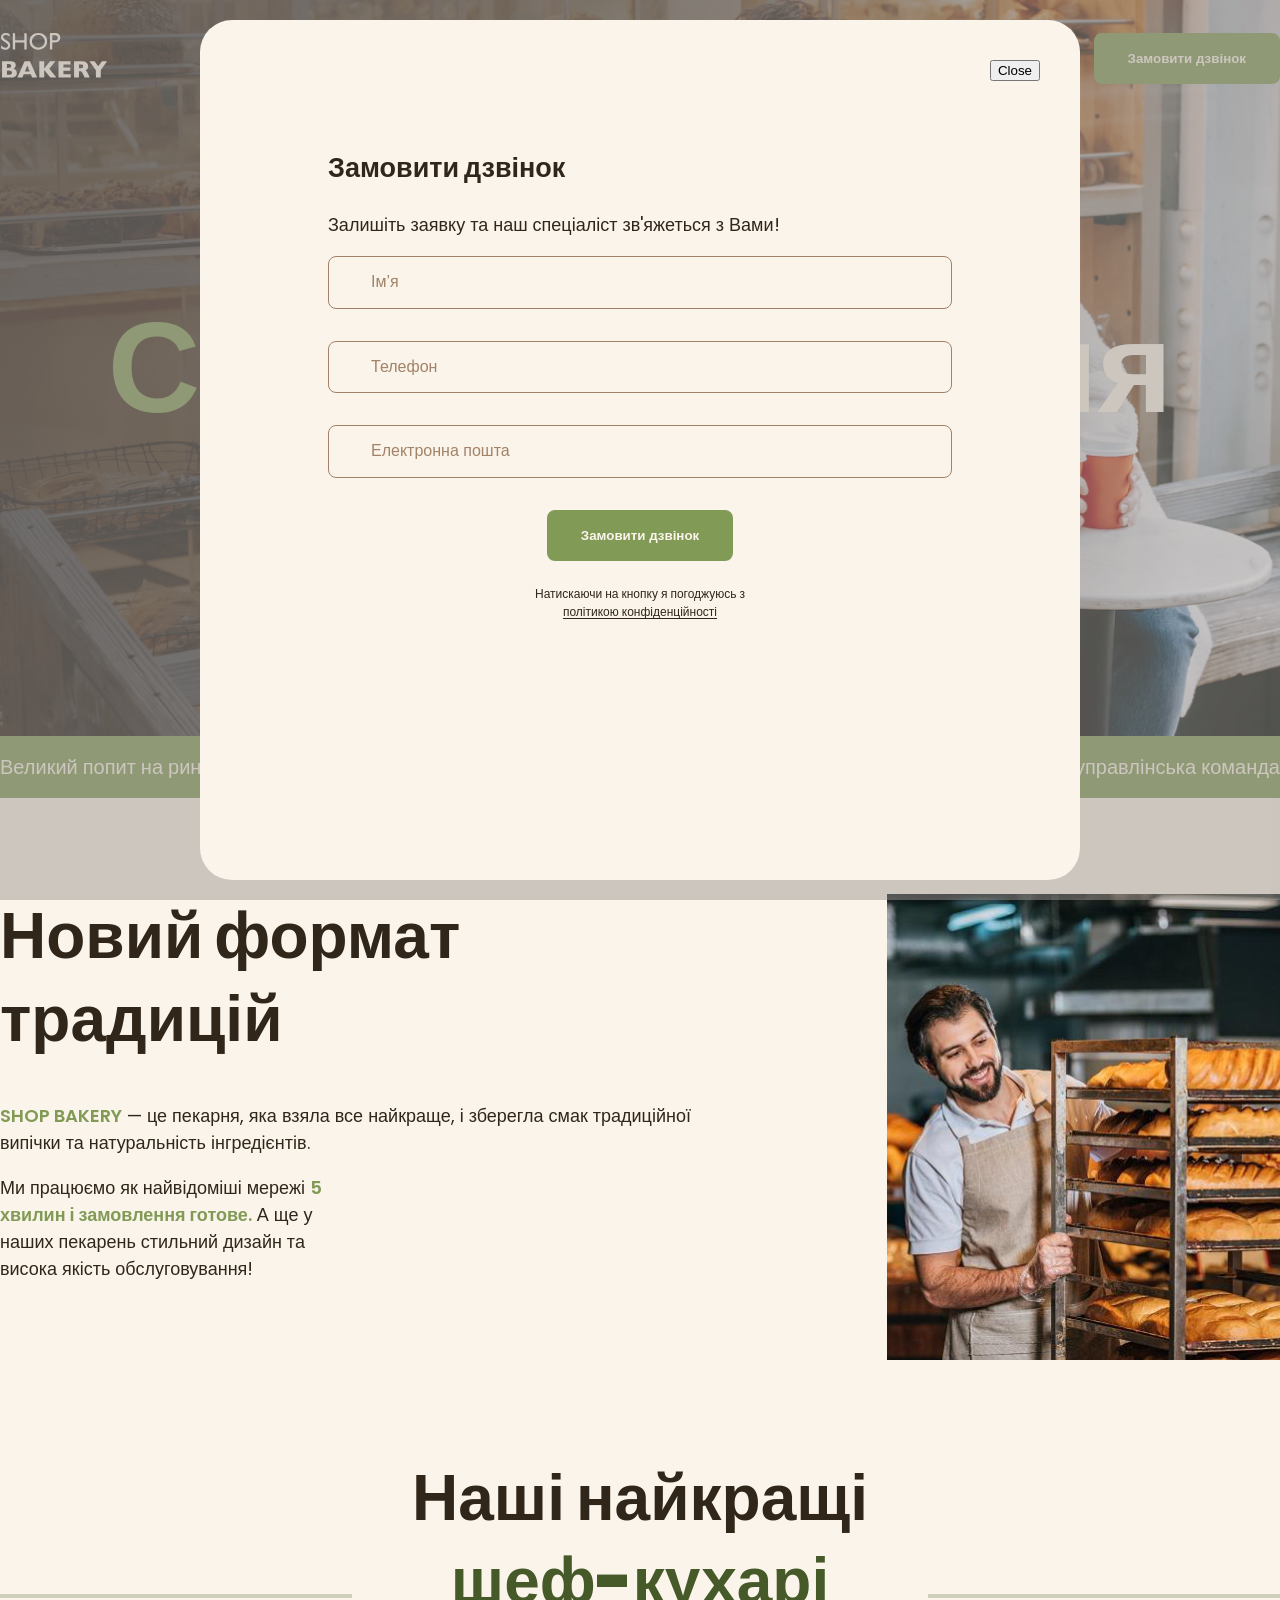
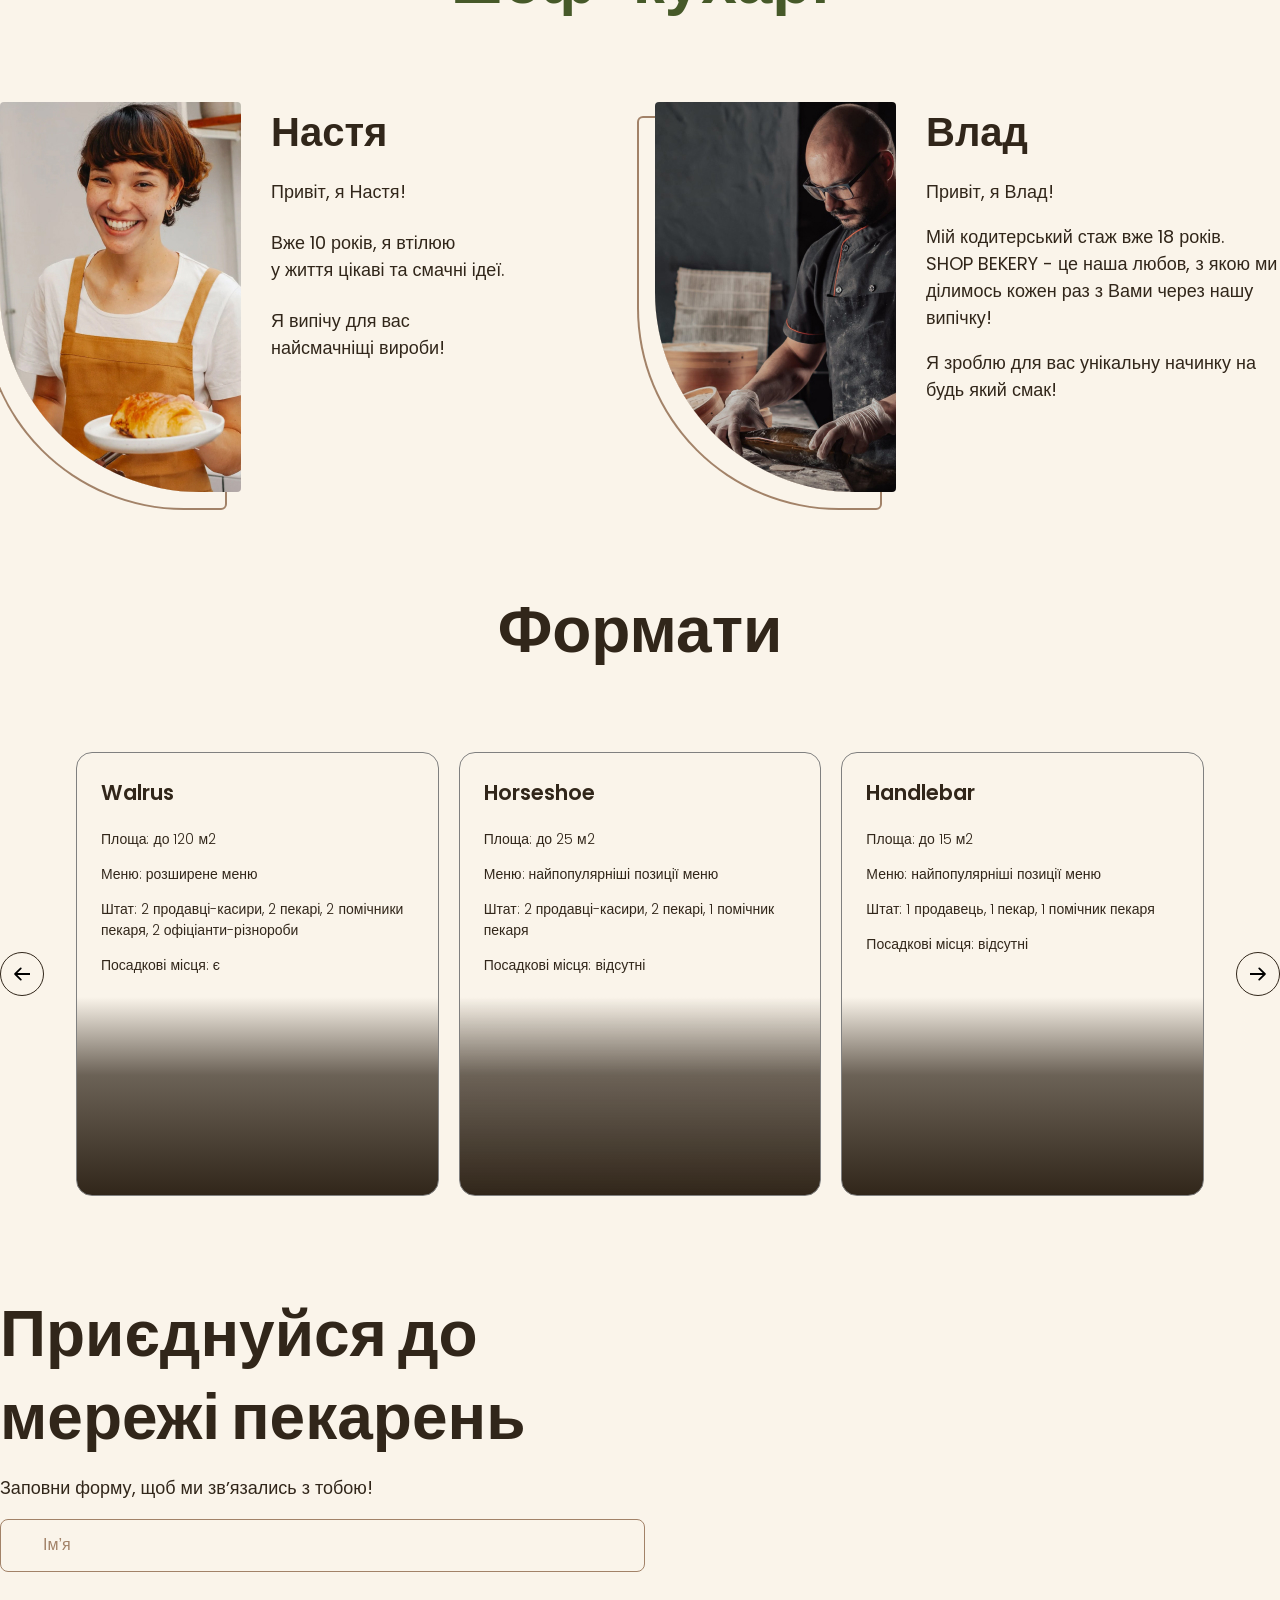
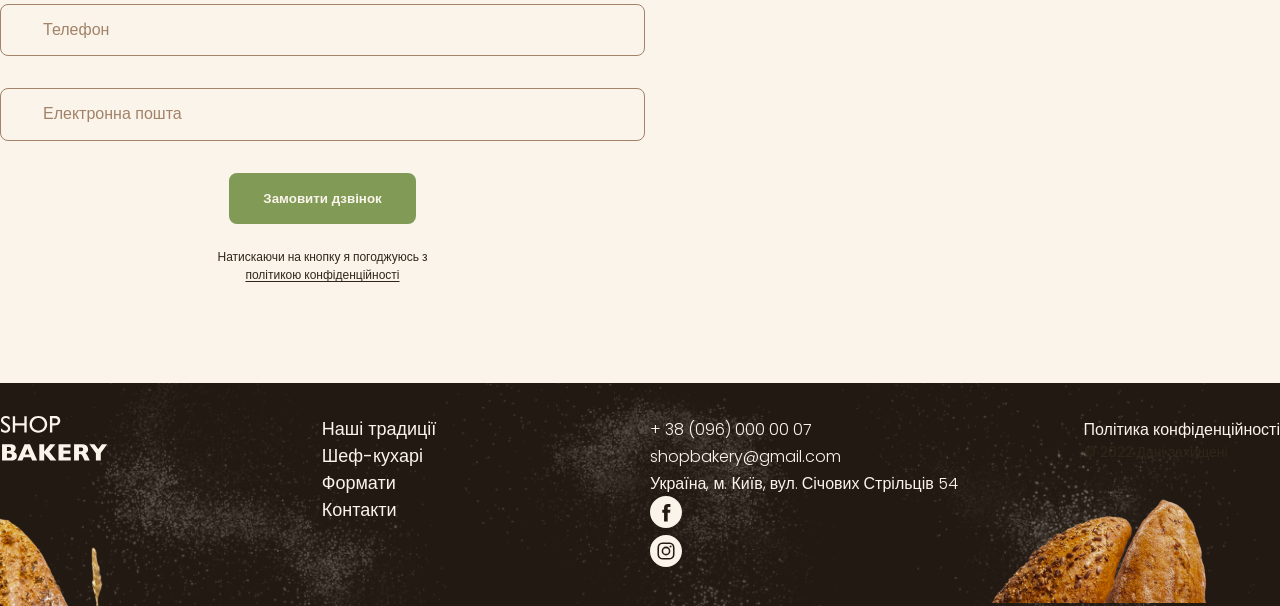
==== commit d163a83d: "Added validation for the modal window" ====
--- a/index.html
+++ b/index.html
@@ -315,7 +315,7 @@
         <button class="modal-btn-close" type="button">Close</button>
         <h2>Замовити дзвінок</h2>
         <p>Залишіть заявку та наш спеціаліст зв'яжеться з Вами!</p>
-        <form name="modal-form" autocomplete="off" novalidate>
+        <form name="modal-form" autocomplete="off">
           <div class="form-field">
             <label class="form-label visually-hidden" for="user-name"
               >Ім’я</label
@@ -326,6 +326,9 @@
               name="user-name"
               id="user-name"
               placeholder="Ім’я"
+              minlength="3"
+              maxlength="20"
+              required
             />
           </div>
 
@@ -339,6 +342,8 @@
               name="user-tel"
               id="user-tel"
               placeholder="Телефон"
+              pattern="^\+[0-9]{12}"
+              required
             />
           </div>
 
@@ -352,8 +357,21 @@
               name="user-email"
               id="user-email"
               placeholder="Електронна пошта"
-            />
-          </div>
+              required
+            />
+          </div>
+          <!--Checkbox in modal window-->
+          <!-- <div class="checkbox">
+            <input
+              class="checkbox-input visually-hidden"
+              type="checkbox"
+              id="terms-conditions"
+              name="terms-conditions"
+            />
+            <label class="checkbox-label" for="terms-conditions"
+              >Я точно погоджуюсь з політикою конфіденційності</label
+            >
+          </div>!-->
 
           <button class="form-button button" type="submit">
             Замовити дзвінок
--- a/css/styles.css
+++ b/css/styles.css
@@ -588,6 +588,7 @@
     border-color: var(--color-brand-normal);
     outline: none;
 }
+
 .form-input::placeholder
 {
     color: var(--color-secondary-dark);
@@ -620,4 +621,40 @@
 {
     color: var(--color-primary-dark);
     text-underline-offset: 2px;
-}+}
+
+/* Checkbox in modal window*/
+
+/*.checkbox 
+{
+    position: relative;
+}
+
+.checkbox-input
+{
+    appearance: none;
+}
+
+.checkbox-input:checked + .checkbox-label::before
+{
+    background-color: var(--color-secondary-dark);
+}
+
+.checkbox-label
+{
+    padding-left: 24px;
+}
+
+.checkbox-label::before
+{
+    position: absolute;
+    top: 0;
+    left: 0;
+    width: 16px;
+    height: 16px;
+    margin-top: 5px;
+    border: 1px solid var(--color-brand-dark);
+    border-radius: 2px;
+    content: '';
+}
+    */
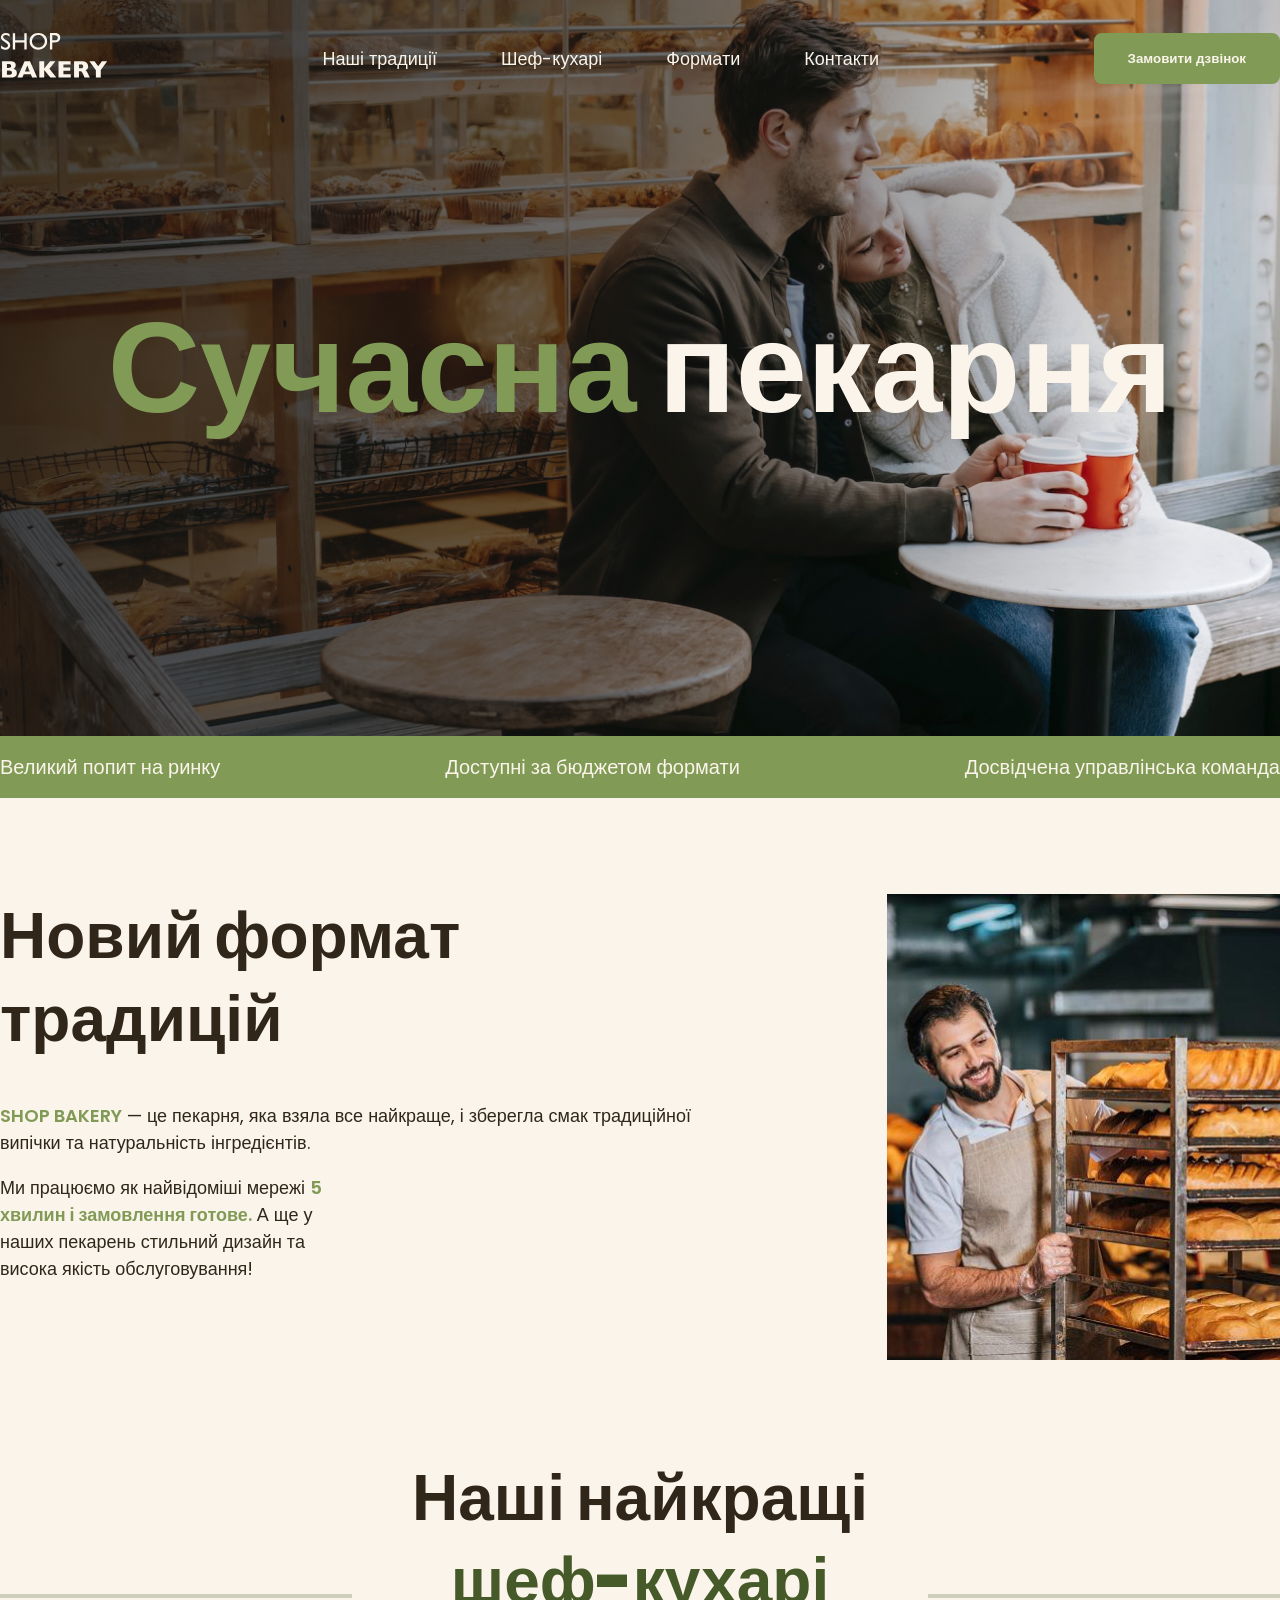
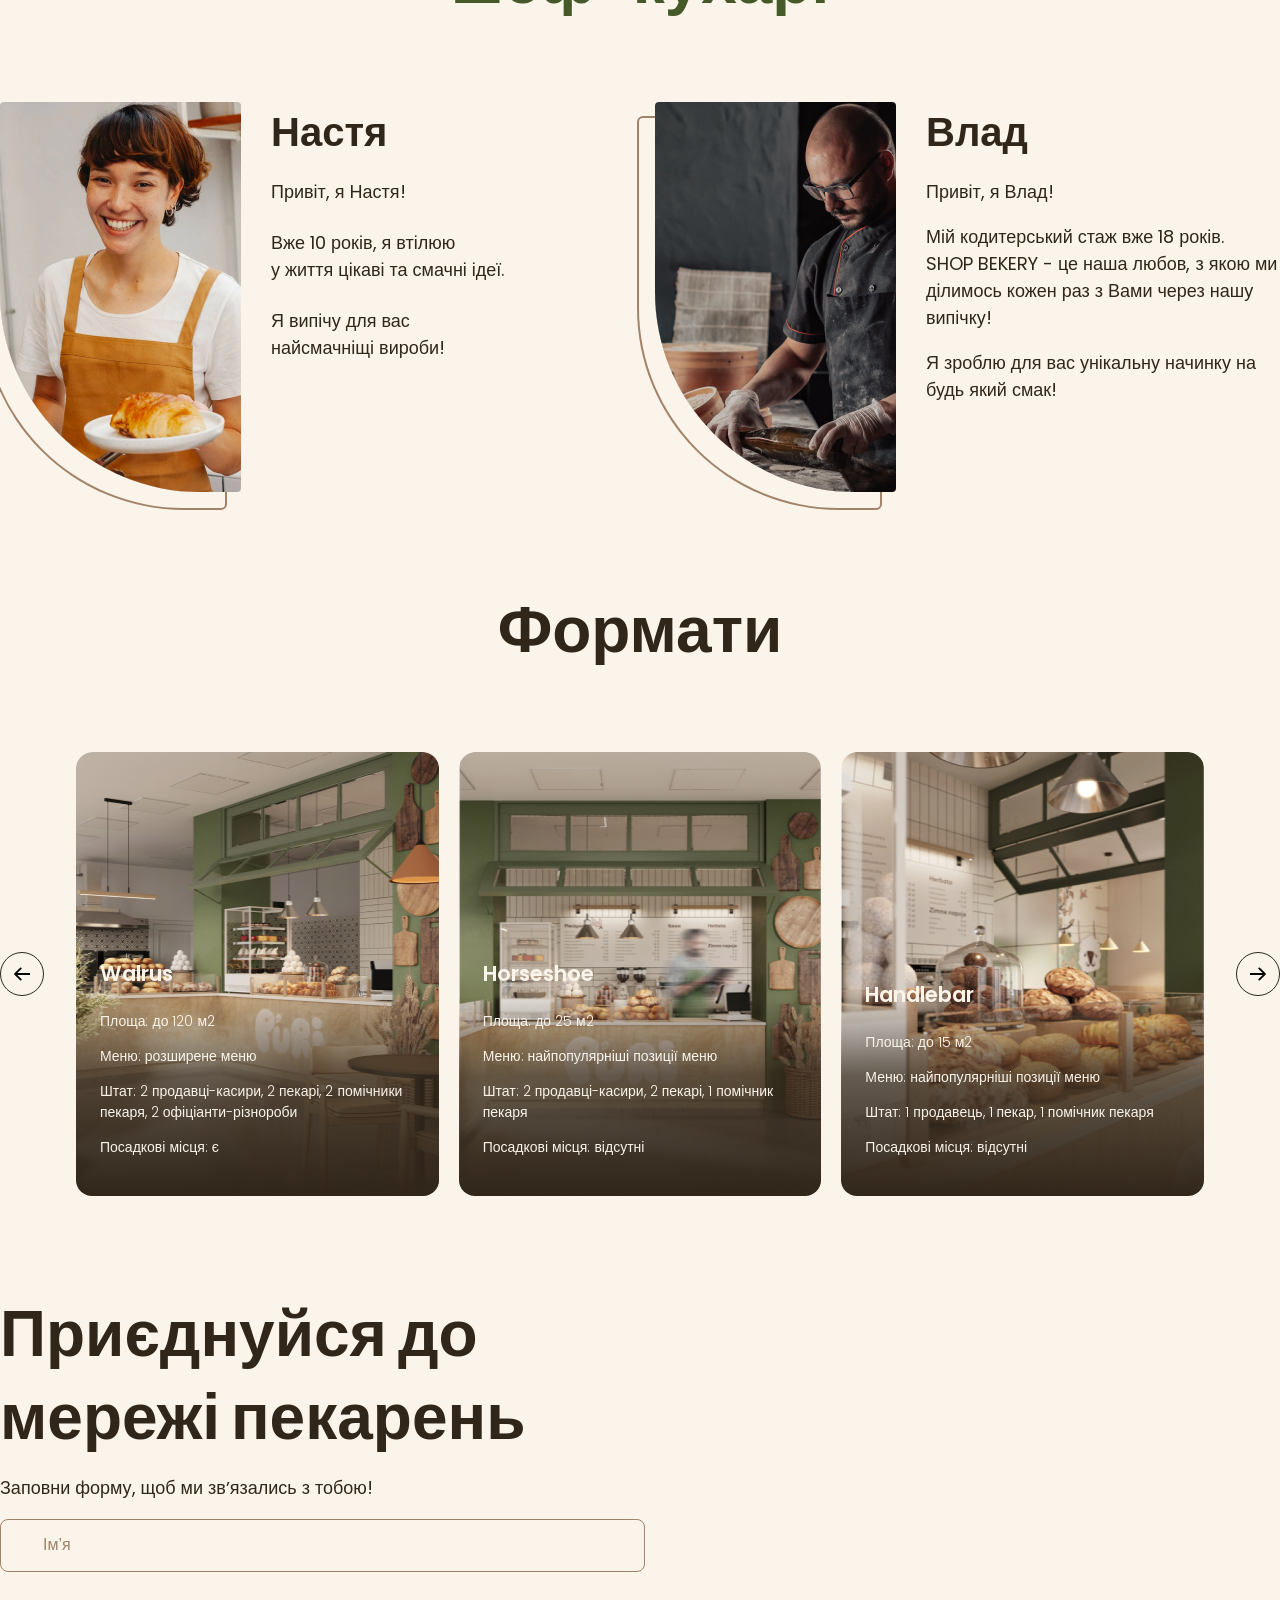
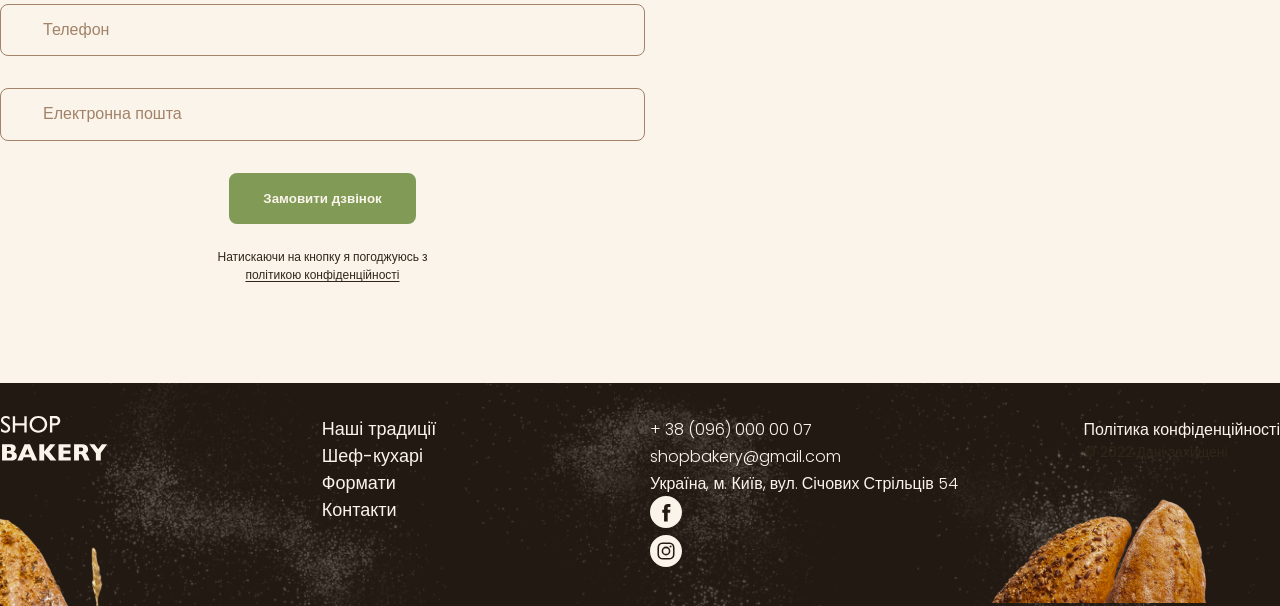
==== commit c2c332af: "Improved css -> scss files, improved styled for Format section" ====
--- a/index.html
+++ b/index.html
@@ -5,7 +5,7 @@
     <meta name="viewport" content="width=device-width, initial-scale=1.0" />
     <title>Сучасна пекарня</title>
     <!--Styles-->
-    <link rel="stylesheet" href="./css/styles.css" />
+    <link rel="stylesheet" href="./css/main.min.css" />
   </head>
   <body>
     <header class="header">
@@ -139,6 +139,11 @@
             <ul class="formats-list">
               <li class="formats-item">
                 <article class="format-card">
+                  <img
+                    class="format-image"
+                    src="./Images/walrus-format.jpg"
+                    alt="walrus format"
+                  />
                   <h3 class="format-title" lang="en">Walrus</h3>
                   <div class="format-text">
                     <p>Площа: до 120 м2</p>
@@ -153,6 +158,11 @@
               </li>
               <li class="formats-item">
                 <article class="format-card">
+                  <img
+                    class="format-image"
+                    src="./Images/hourseshoe-format.jpg"
+                    alt="Horseshoe format"
+                  />
                   <h3 class="format-title" lang="en">Horseshoe</h3>
                   <div class="format-text">
                     <p>Площа: до 25 м2</p>
@@ -164,6 +174,11 @@
               </li>
               <li class="formats-item">
                 <article class="format-card">
+                  <img
+                    class="format-image"
+                    src="./Images/handlebar-format.jpg"
+                    alt="Handlebar format"
+                  />
                   <h3 class="format-title" lang="en">Handlebar</h3>
                   <div class="format-text">
                     <p>Площа: до 15 м2</p>
@@ -310,7 +325,7 @@
         </div>
       </div>
     </footer>
-    <div class="backdrop">
+    <div class="backdrop is-hidden">
       <div class="modal">
         <button class="modal-btn-close" type="button">Close</button>
         <h2>Замовити дзвінок</h2>
--- a/css/main.min.css
+++ b/css/main.min.css
@@ -0,0 +1 @@
+@font-face{font-display:swap;font-family:"Poppins";font-weight:300;src:url("../fonts/poppins-v21-latin-300.woff2") format("woff2")}@font-face{font-display:swap;font-family:"Poppins";font-weight:400;src:url("../fonts/poppins-v21-latin-regular.woff2") format("woff2")}@font-face{font-display:swap;font-family:"Poppins";font-weight:600;src:url("../fonts/poppins-v21-latin-600.woff2") format("woff2")}@font-face{font-display:swap;font-family:"Poppins";font-weight:900;src:url("../fonts/poppins-v21-latin-900.woff2") format("woff2")}:root{--color-primary-dark: #31261A;--color-primary-light: #FAF4EA;--color-secondary-dark: #A28268;--color-brand-dark: #465929;--color-brand-normal: #819B57;--color-brand-light: #CFCFBC}*,*::before,*::after{-webkit-box-sizing:border-box;box-sizing:border-box}body{color:var(--color-primary-dark);background-color:var(--color-primary-light);font-family:"Poppins",sans-serif;font-size:18px;font-weight:400;line-height:1.5;margin:0}h1,h2,h3,h4,h5,h6,p{margin-top:0}a{display:inline-block}address{font-style:normal}ul{margin:0;padding:0;list-style-type:none}.visually-hidden{position:absolute;left:-10000px;top:auto;width:1px;height:1px;overflow:hidden}.section{padding:48px 0}.container{width:100%;max-width:1288px;margin:0 auto}.button{color:var(--color-primary-light);background-color:var(--color-brand-normal);border:2px solid var(--color-brand-normal);border-radius:8px;cursor:pointer;font-weight:600;padding:16px 32px}.button:hover{color:var(--color-brand-dark);background-color:var(--color-primary-light)}.link{color:var(--color-primary-light);text-decoration:none;-webkit-transition:color .3s;transition:color .3s}.link:hover{color:var(--color-brand-normal)}.header{position:absolute;top:0;left:0;padding-top:32px;width:100%}.header-container{display:-webkit-box;display:-ms-flexbox;display:flex;-webkit-box-align:center;-ms-flex-align:center;align-items:center;gap:40px}.header-nav{display:-webkit-box;display:-ms-flexbox;display:flex;-webkit-box-align:center;-ms-flex-align:center;align-items:center;-webkit-box-flex:1;-ms-flex-positive:1;flex-grow:1;gap:40px}.header-menu{display:-webkit-box;display:-ms-flexbox;display:flex;-webkit-box-flex:1;-ms-flex-positive:1;flex-grow:1;gap:64px;-webkit-box-pack:center;-ms-flex-pack:center;justify-content:center}.hero-section{padding:272px 0;background-image:linear-gradient(102.76deg, rgba(18, 18, 17, 0.78) 2.03%, rgba(18, 18, 17, 0.6) 48.46%, rgba(18, 18, 17, 0) 90.36%),url("../Images/hero-section-background.jpg");background-repeat:no-repeat;background-position:center top;background-size:cover}.hero-title{margin-bottom:0;color:var(--color-primary-light);text-align:center;font-size:128px;font-weight:900}.hero-title .accent{color:var(--color-brand-normal)}.advantages-section{background-color:var(--color-brand-normal);padding:16px 0}.advantages-list{display:-webkit-box;display:-ms-flexbox;display:flex;-webkit-box-pack:justify;-ms-flex-pack:justify;justify-content:space-between;gap:40px}.advantages-item{color:var(--color-primary-light);font-size:20px;font-weight:300}.section-title{font-size:64px;font-weight:900;line-height:1.3}.section-title.centered{text-align:center}.section-title .accent{color:var(--color-brand-dark)}.traditions-section{padding-top:96px}.traditions-container{display:-webkit-box;display:-ms-flexbox;display:flex;-webkit-box-pack:justify;-ms-flex-pack:justify;justify-content:space-between;gap:40px}.traditions-content{max-width:710px}.traditions-title{margin-bottom:42px}.traditions-text .brand{color:var(--color-brand-normal);font-weight:600}.traditions-text .uppercase{text-transform:uppercase}.traditions-text.limited{max-width:340px}.chefs-title{margin:0 auto 80px;position:relative}.chefs-title::before,.chefs-title::after{position:absolute;bottom:24px;width:352px;border:2px solid var(--color-brand-light);content:""}.chefs-title::before{left:0}.chefs-title::after{right:0}.chefs-list{display:-webkit-box;display:-ms-flexbox;display:flex;-ms-flex-wrap:wrap;flex-wrap:wrap;gap:40px 30px}.chef-text p{margin-bottom:24px}.chef-text p:last-child{margin-bottom:0}.chef-title{margin-bottom:16px;font-size:40px;font-weight:600}.chefs-item{-ms-flex-preferred-size:calc((100% - 30px)/2);flex-basis:calc((100% - 30px)/2)}.chef-card{display:-webkit-box;display:-ms-flexbox;display:flex;gap:30px}.chef-photo{border-radius:4px 4px 4px 200px;-webkit-box-shadow:-16px 16px 0 0 var(--color-primary-light),-16px 16px 0 2px var(--color-secondary-dark);box-shadow:-16px 16px 0 0 var(--color-primary-light),-16px 16px 0 2px var(--color-secondary-dark)}.formats-container{display:-webkit-box;display:-ms-flexbox;display:flex;gap:32px;-webkit-box-align:center;-ms-flex-align:center;align-items:center}.formats-list{display:-webkit-box;display:-ms-flexbox;display:flex;gap:20px}.formats-item{-ms-flex-preferred-size:calc(100% - 13.3333333333px);flex-basis:calc(100% - 13.3333333333px)}.format-card{position:relative;display:-webkit-box;display:-ms-flexbox;display:flex;-webkit-box-orient:vertical;-webkit-box-direction:normal;-ms-flex-direction:column;flex-direction:column;-webkit-box-pack:end;-ms-flex-pack:end;justify-content:flex-end;height:444px;padding:24px;background-image:-webkit-gradient(linear, left top, left bottom, color-stop(55.21%, rgba(49, 38, 26, 0)), color-stop(72.92%, rgba(49, 38, 26, 0.71)), to(var(--color-primary-dark)));background-image:linear-gradient(180deg, rgba(49, 38, 26, 0) 55.21%, rgba(49, 38, 26, 0.71) 72.92%, var(--color-primary-dark) 100%);border-radius:16px;-webkit-transition:-webkit-transform .3s;transition:-webkit-transform .3s;transition:transform .3s;transition:transform .3s, -webkit-transform .3s}.format-card:hover{-webkit-transform:scale(1.05);transform:scale(1.05)}.format-image{position:absolute;top:0;left:0;width:100%;height:100%;z-index:-1;border-radius:inherit}.formats-title{margin-bottom:80px}.format-title{font-size:24;font-weight:600;color:var(--color-primary-light)}.format-text{font-size:14px;font-weight:300;color:var(--color-primary-light)}.carousel-button{display:-webkit-box;display:-ms-flexbox;display:flex;-webkit-box-align:center;-ms-flex-align:center;align-items:center;-webkit-box-pack:center;-ms-flex-pack:center;justify-content:center;width:44px;height:44px;padding:0;-ms-flex-negative:0;flex-shrink:0;background-color:rgba(0,0,0,0);border-radius:50%;border:1px solid var(--color-primary-dark);cursor:pointer}.carousel-button:hover{background-color:var(--color-primary-dark);fill:var(--color-primary-light)}.carousel-button.next{-webkit-transform:rotate(180deg);transform:rotate(180deg)}.contact-section{padding-bottom:96px}.contact-container{display:-webkit-box;display:-ms-flexbox;display:flex;gap:32px}.contact-title{margin-bottom:16px}.contact-map{-ms-flex-negative:0;flex-shrink:0;border:0;border-radius:16px}.footer{padding:32px 0;position:relative;background-image:url("../Images/footer-background.png");background-color:var(--color-primary-dark);background-repeat:no-repeat;background-position:center;background-size:cover}.footer::before,.footer::after{position:absolute;bottom:0;background-repeat:no-repeat;content:""}.footer::before{width:180px;height:120px;left:0;background-image:url("../Images/decor-bread-small.png")}.footer::after{width:380px;height:190px;right:0;background-image:url("../Images/decor-bread-large.png")}.footer-container{display:-webkit-box;display:-ms-flexbox;display:flex;gap:20px}.footer-nav,.footer-address{display:-webkit-box;display:-ms-flexbox;display:flex;-ms-flex-preferred-size:50%;flex-basis:50%;gap:20px}.footer-logo,.footer-menu,.address-list,.addres-info{-webkit-box-flex:1;-ms-flex-positive:1;flex-grow:1}.address-link{color:var(--color-primary-light);font-size:16px;font-weight:300;text-decoration:none}.address-icon{fill:var(--color-primary-light)}.address-icon:hover{fill:var(--color-brand-normal)}.address-link:hover{color:var(--color-brand-normal)}.address-copyright{font-size:14px}.backdrop{position:fixed;top:0;left:0;right:0;bottom:0;display:-webkit-box;display:-ms-flexbox;display:flex;-webkit-box-align:center;-ms-flex-align:center;align-items:center;-webkit-box-pack:center;-ms-flex-pack:center;justify-content:center;padding:20px 0;background-color:rgba(157,152,147,.5);-webkit-transition:opacity .3s,visability .3s;transition:opacity .3s,visability .3s}.backdrop.is-hidden{opacity:0;visibility:hidden;pointer-events:none}.modal{position:relative;width:100%;max-width:880px;height:100%;max-height:880px;padding:128px;background-color:var(--color-primary-light);border-radius:32px;overflow-y:auto}.modal-btn-close{position:absolute;top:40px;right:40px}.form-field{margin-bottom:32px}.form-label{position:absolute;top:16px;left:42px}.form-input{padding:16px 42px;width:100%;font-size:16px;line-height:1.17;border:1px solid var(--color-secondary-dark);border-radius:8px;background-color:rgba(0,0,0,0)}.form-input:focus{border-color:var(--color-brand-normal);outline:none}.form-input::-webkit-input-placeholder{color:var(--color-secondary-dark);font-size:16px;line-height:1.17}.form-input::-moz-placeholder{color:var(--color-secondary-dark);font-size:16px;line-height:1.17}.form-input:-ms-input-placeholder{color:var(--color-secondary-dark);font-size:16px;line-height:1.17}.form-input::-ms-input-placeholder{color:var(--color-secondary-dark);font-size:16px;line-height:1.17}.form-input::placeholder{color:var(--color-secondary-dark);font-size:16px;line-height:1.17}.form-input:focus::-webkit-input-placeholder{color:var(--color-primary-dark)}.form-input:focus::-moz-placeholder{color:var(--color-primary-dark)}.form-input:focus:-ms-input-placeholder{color:var(--color-primary-dark)}.form-input:focus::-ms-input-placeholder{color:var(--color-primary-dark)}.form-input:focus::placeholder{color:var(--color-primary-dark)}.form-button{display:block;margin:0 auto 24px}.form-terms{margin:0 auto;max-width:220px;font-weight:500;font-size:12px;line-height:1.5;text-align:center}.form-terms-link{color:var(--color-primary-dark);text-underline-offset:2px}/*# sourceMappingURL=main.min.css.map */
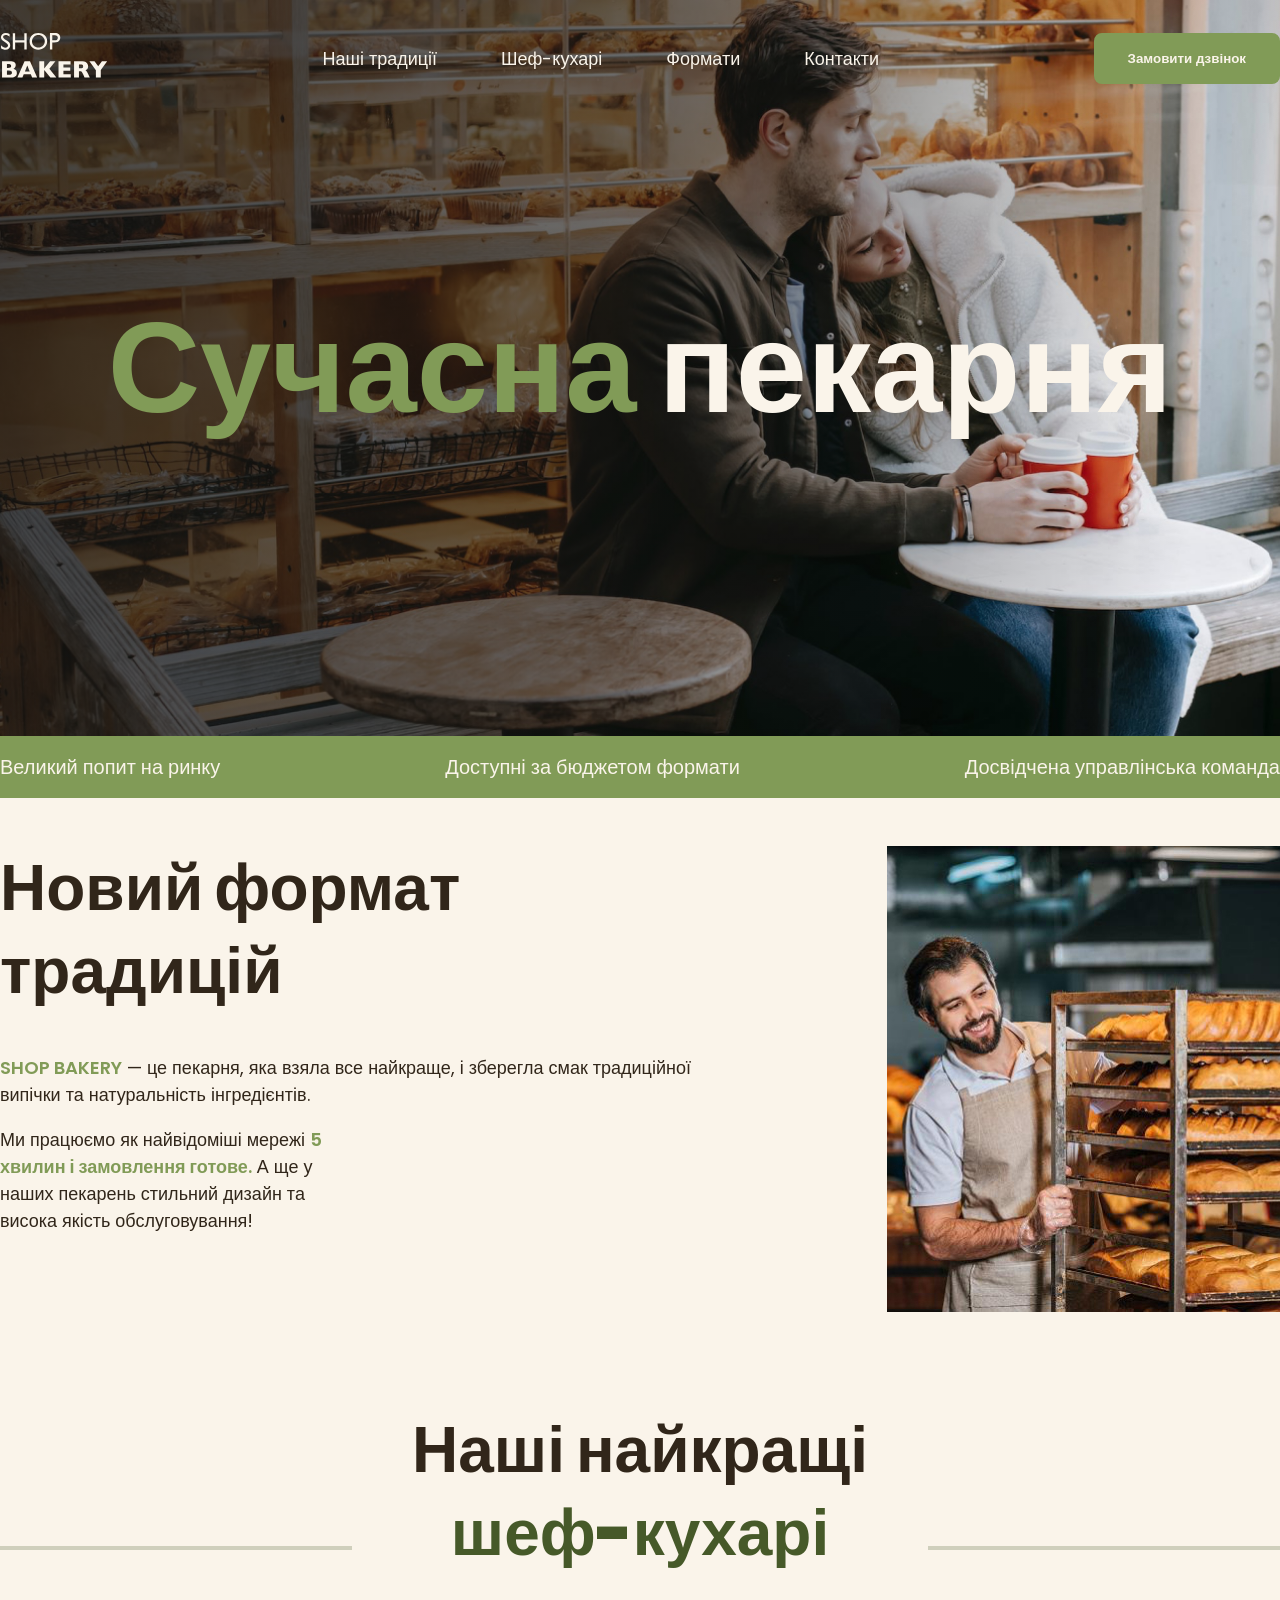
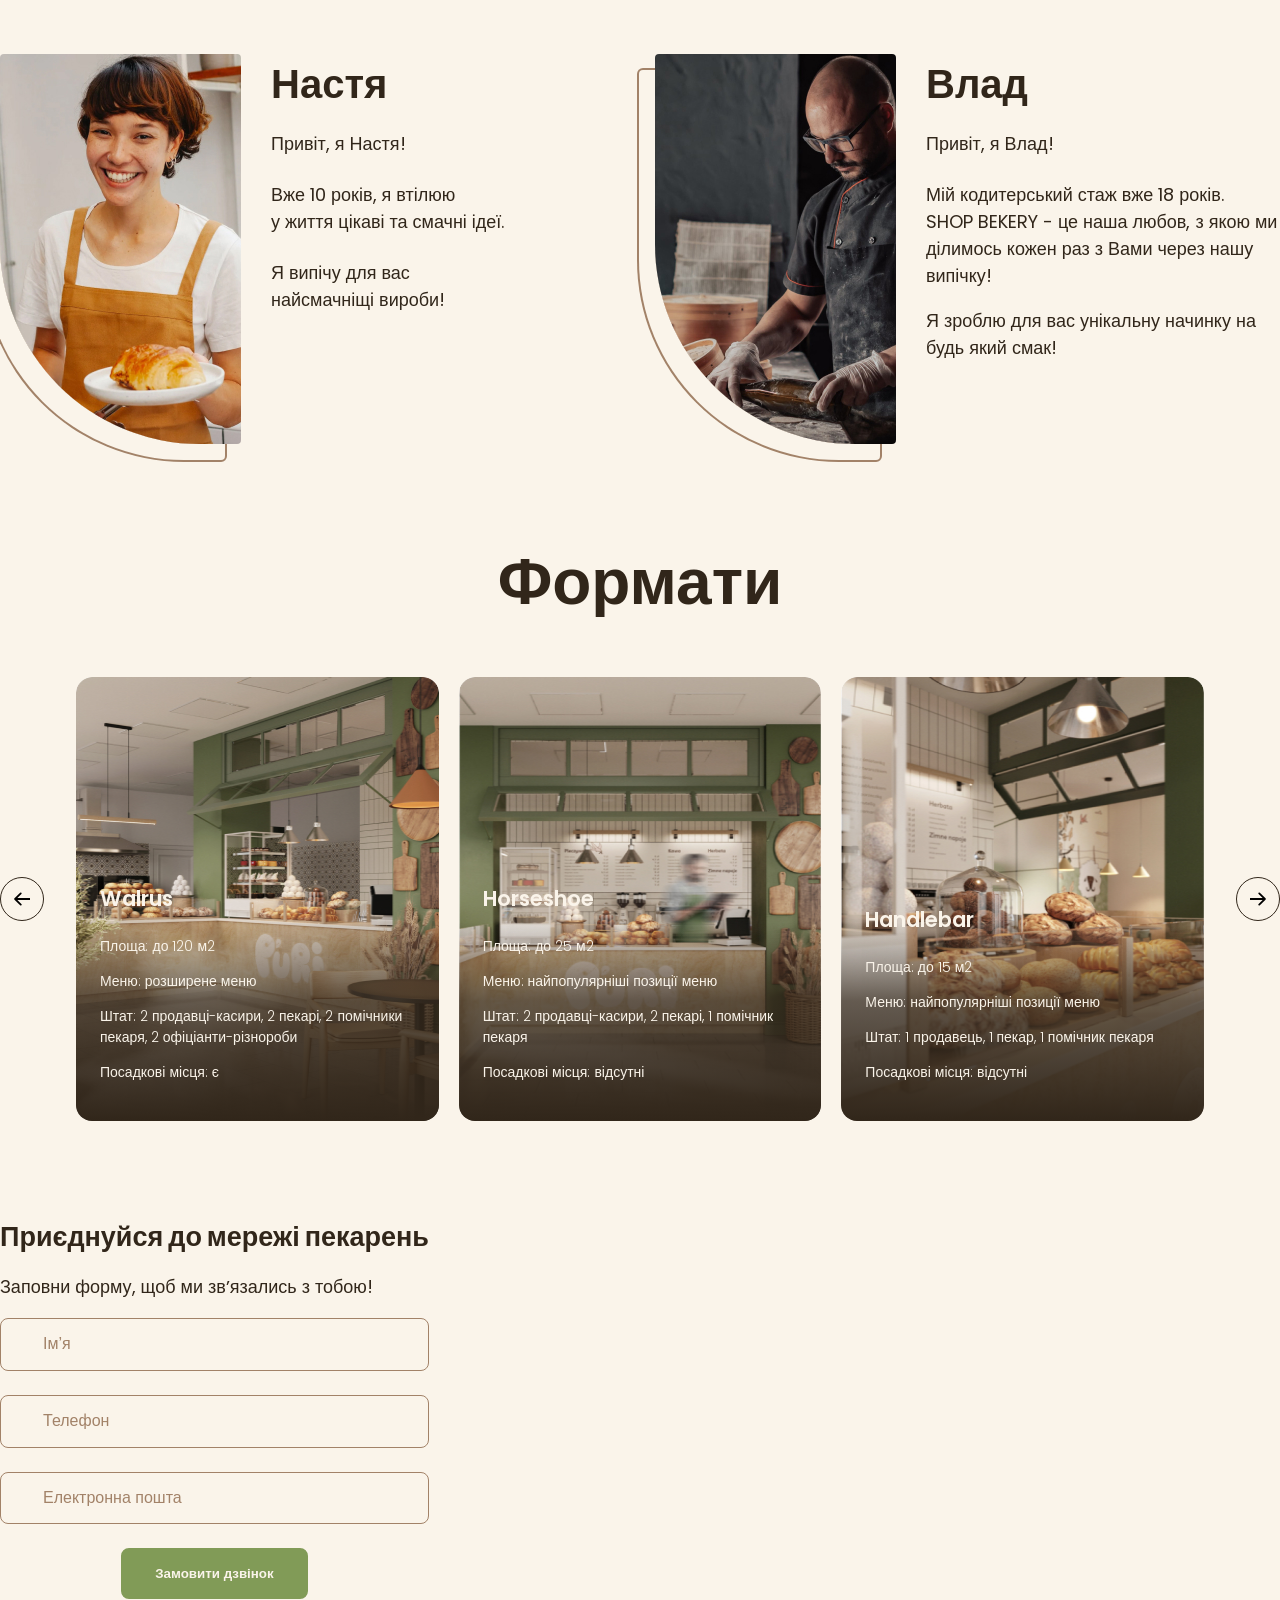
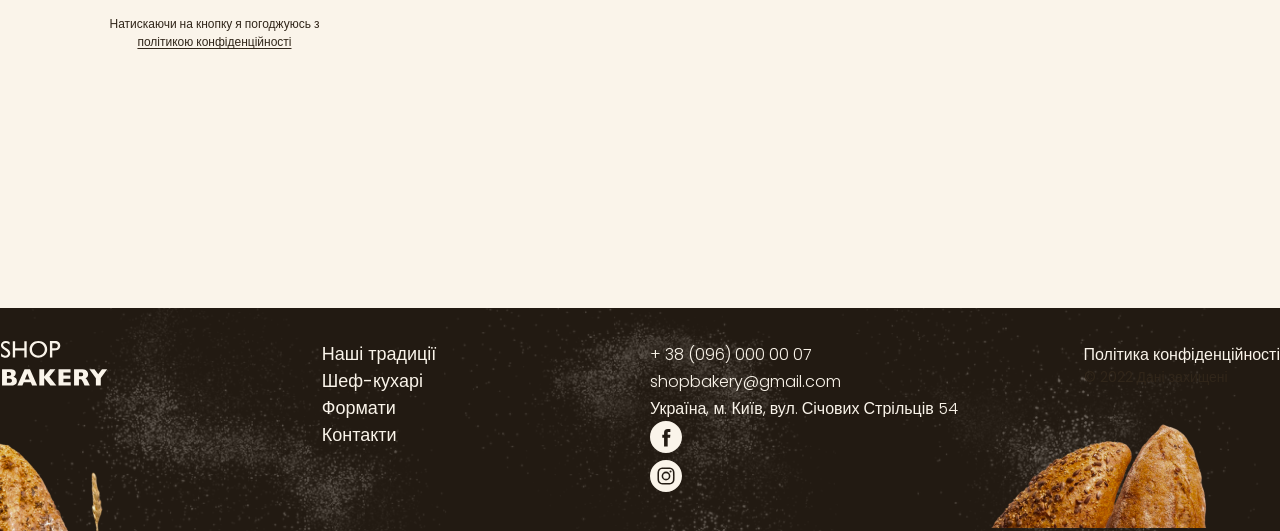
==== commit 5646ce05: "Improved scss files, improved structure" ====
--- a/index.html
+++ b/index.html
@@ -10,12 +10,12 @@
   <body>
     <header class="header">
       <div class="container">
-        <div class="header-container">
-          <nav class="header-nav">
+        <div class="header__container">
+          <nav class="header__nav">
             <a href="/">
               <img src="./Images/logo.svg" alt="Логотип Сучасної пекарені" />
             </a>
-            <ul class="header-menu">
+            <ul class="header__menu">
               <li>
                 <a class="link" href="#traditions-section">Наші традиції</a>
               </li>
@@ -34,37 +34,48 @@
     <main>
       <section class="hero-section">
         <div class="container">
-          <h1 class="hero-title">
-            <span class="accent">Сучасна</span> пекарня
+          <h1 class="hero-section__title">
+            <span class="text-brand">Сучасна</span> пекарня
           </h1>
         </div>
       </section>
       <section class="advantages-section">
         <div class="container">
           <h2 class="visually-hidden">Наші переваги</h2>
-          <ul class="advantages-list">
-            <li class="advantages-item">Великий попит на ринку</li>
-            <li class="advantages-item">Доступні за бюджетом формати</li>
-            <li class="advantages-item">Досвідчена управлінська команда</li>
+          <ul class="advantages-section__list">
+            <li class="advantages-section__item">Великий попит на ринку</li>
+            <li class="advantages-section__item">
+              Доступні за бюджетом формати
+            </li>
+            <li class="advantages-section__item">
+              Досвідчена управлінська команда
+            </li>
           </ul>
         </div>
       </section>
       <section class="traditions-section section" id="traditions-section">
         <div class="container">
-          <div class="traditions-container">
-            <div class="traditions-content">
-              <h2 class="traditions-title section-title">
+          <div class="traditions-section__container">
+            <div class="traditions-section__content">
+              <h2 class="traditions-section__title section__title">
                 Новий формат традицій
               </h2>
-              <p class="traditions-text">
-                <span class="brand uppercase">shop bakery</span> — це пекарня,
-                яка взяла все найкраще, і зберегла смак традиційної випічки та
-                натуральність інгредієнтів.
+              <p>
+                <span class="text-brand text-bold text-uppercase"
+                  >shop bakery</span
+                >
+                — це пекарня, яка взяла все найкраще, і зберегла смак
+                традиційної випічки та натуральність інгредієнтів.
               </p>
-              <p class="traditions-text limited">
+              <p
+                class="traditions-section__text traditions-section__text--limited"
+              >
                 Ми працюємо як найвідоміші мережі
-                <span class="brand">5 хвилин і замовлення готове.</span> А ще у
-                наших пекарень стильний дизайн та висока якість обслуговування!
+                <span class="text-brand text-bold"
+                  >5 хвилин і замовлення готове.</span
+                >
+                А ще у наших пекарень стильний дизайн та висока якість
+                обслуговування!
               </p>
             </div>
             <img
@@ -74,78 +85,80 @@
           </div>
         </div>
       </section>
-      <section class="section" id="chefs-section">
-        <div class="container">
-          <h2 class="chefs-title section-title centered">
+      <section class="chefs-section section" id="chefs-section">
+        <div class="container">
+          <h2
+            class="chefs-section__title section__title section__title--centered"
+          >
             Наші найкращі <br />
-            <span class="accent">шеф-кухарі</span>
+            <span class="text-brand-dark">шеф-кухарі</span>
           </h2>
-          <ul class="chefs-list">
-            <li class="chefs-item">
+          <ul class="chefs-section__list">
+            <li class="chefs-section__item">
               <article class="chef-card">
                 <img
-                  class="chef-photo"
+                  class="chef-card__photo"
                   src="./Images/nastya-chef.jpg"
                   alt="Nastya-chef"
                 />
                 <div>
-                  <h3 class="chef-title">Настя</h3>
-                  <div class="chef-text">
-                    <p class="chef-text">Привіт, я Настя!</p>
-                    <p class="chef-text">
-                      Вже 10 років, я втілюю <br />
-                      у життя цікаві та смачні ідеї.
-                    </p>
-                    <p class="chef-text">
-                      Я випічу для вас <br />найсмачніщі вироби!
-                    </p>
-                  </div>
+                  <h3 class="chef-card__title">Настя</h3>
+                  <p class="chef-card__text">Привіт, я Настя!</p>
+                  <p class="chef-card__text">
+                    Вже 10 років, я втілюю <br />
+                    у життя цікаві та смачні ідеї.
+                  </p>
+                  <p class="chef-card__text">
+                    Я випічу для вас <br />найсмачніщі вироби!
+                  </p>
                 </div>
               </article>
             </li>
-            <li class="chefs-item">
+            <li class="chefs-section__item">
               <article class="chef-card">
                 <img
-                  class="chef-photo"
+                  class="chef-card__photo"
                   src="./Images/vlad-chef.jpg"
                   alt="Vlad-chef"
                 />
                 <div>
-                  <h3 class="chef-title">Влад</h3>
-                  <p class="chef-text">Привіт, я Влад!</p>
-                  <p class="chef-text">
+                  <h3 class="chef-card__title">Влад</h3>
+                  <p class="chef-card__text">Привіт, я Влад!</p>
+                  <p>
                     Мій кодитерський стаж вже 18 років. <br />SHOP BEKERY - це
                     наша любов, з якою ми ділимось кожен раз з Вами через нашу
                     випічку!
                   </p>
-                  <p class="chef-text">
-                    Я зроблю для вас унікальну начинку на будь який смак!
-                  </p>
+                  <p>Я зроблю для вас унікальну начинку на будь який смак!</p>
                 </div>
               </article>
             </li>
           </ul>
         </div>
       </section>
-      <section class="section" id="formats-section">
-        <div class="container">
-          <h2 class="formats-title section-title centered">Формати</h2>
-          <div class="formats-container">
+      <section class="formats-section section" id="formats-section">
+        <div class="container">
+          <h2
+            class="formats-section__title section__title section__title--centered"
+          >
+            Формати
+          </h2>
+          <div class="formats-section__container">
             <button class="carousel-button" type="button">
               <svg width="16" height="16">
                 <use href="./Images/icons.svg#icon-arrow"></use>
               </svg>
             </button>
-            <ul class="formats-list">
-              <li class="formats-item">
+            <ul class="formats-section__list">
+              <li class="formats-section__item">
                 <article class="format-card">
                   <img
-                    class="format-image"
+                    class="format-card__image"
                     src="./Images/walrus-format.jpg"
                     alt="walrus format"
                   />
-                  <h3 class="format-title" lang="en">Walrus</h3>
-                  <div class="format-text">
+                  <h3 class="format-card__title" lang="en">Walrus</h3>
+                  <div class="format-card__text">
                     <p>Площа: до 120 м2</p>
                     <p>Меню: розширене меню</p>
                     <p>
@@ -156,15 +169,15 @@
                   </div>
                 </article>
               </li>
-              <li class="formats-item">
+              <li class="formats-section__item">
                 <article class="format-card">
                   <img
-                    class="format-image"
+                    class="format-card__image"
                     src="./Images/hourseshoe-format.jpg"
                     alt="Horseshoe format"
                   />
-                  <h3 class="format-title" lang="en">Horseshoe</h3>
-                  <div class="format-text">
+                  <h3 class="format-card__title" lang="en">Horseshoe</h3>
+                  <div class="format-card__text">
                     <p>Площа: до 25 м2</p>
                     <p>Меню: найпопулярніші позиції меню</p>
                     <p>Штат: 2 продавці-касири, 2 пекарі, 1 помічник пекаря</p>
@@ -172,15 +185,15 @@
                   </div>
                 </article>
               </li>
-              <li class="formats-item">
+              <li class="formats-section__item">
                 <article class="format-card">
                   <img
-                    class="format-image"
+                    class="format-card__image"
                     src="./Images/handlebar-format.jpg"
                     alt="Handlebar format"
                   />
-                  <h3 class="format-title" lang="en">Handlebar</h3>
-                  <div class="format-text">
+                  <h3 class="format-card__title" lang="en">Handlebar</h3>
+                  <div class="format-card__text">
                     <p>Площа: до 15 м2</p>
                     <p>Меню: найпопулярніші позиції меню</p>
                     <p>Штат: 1 продавець, 1 пекар, 1 помічник пекаря</p>
@@ -197,22 +210,22 @@
           </div>
         </div>
       </section>
-      <section class="section contact-section" id="contact-section">
-        <div class="container">
-          <div class="contact-container">
-            <div class="contact-form">
-              <h2 class="contact-title section-title">
+      <section class="contact-section section" id="contact-section">
+        <div class="container">
+          <div class="contact-section__container">
+            <div class="contact-section__form">
+              <h2 class="contact-section__title section-title">
                 Приєднуйся до мережі пекарень
               </h2>
               <p>Заповни форму, щоб ми звʼязались з тобою!</p>
               <!--form-->
               <form name="contact-form" autocomplete="off">
-                <div class="form-field">
-                  <label class="form-label visually-hidden" for="user-name"
+                <div class="contact-section__form-field input">
+                  <label class="input__label visually-hidden" for="user-name"
                     >Ім’я</label
                   >
                   <input
-                    class="form-input"
+                    class="input__control"
                     type="text"
                     name="user-name"
                     id="user-name"
@@ -220,12 +233,12 @@
                   />
                 </div>
 
-                <div class="form-field">
-                  <label class="form-label visually-hidden" for="user-tel"
+                <div class="contact-section__form-field input">
+                  <label class="input__label visually-hidden" for="user-tel"
                     >Телефон</label
                   >
                   <input
-                    class="form-input"
+                    class="input__control"
                     type="tel"
                     name="user-tel"
                     id="user-tel"
@@ -233,12 +246,12 @@
                   />
                 </div>
 
-                <div class="form-field">
-                  <label class="form-label visually-hidden" for="user-email"
+                <div class="contact-section__form-field input">
+                  <label class="input__label visually-hidden" for="user-email"
                     >Електронна пошта</label
                   >
                   <input
-                    class="form-input"
+                    class="input__control"
                     type="email"
                     name="user-email"
                     id="user-email"
@@ -246,19 +259,19 @@
                   />
                 </div>
 
-                <button class="form-button button" type="submit">
+                <button class="contact-section__button button" type="submit">
                   Замовити дзвінок
                 </button>
                 <p class="form-terms">
                   Натискаючи на кнопку я погоджуюсь з
-                  <a class="form-terms-link" href="#"
+                  <a class="form-terms__link" href="#"
                     >політикою конфіденційності</a
                   >
                 </p>
               </form>
             </div>
             <iframe
-              class="contact-map"
+              class="contact-section__map"
               src="https://www.google.com/maps/embed?pb=!1m18!1m12!1m3!1d2540.1634470361723!2d30.488698376829447!3d50.45668098691466!2m3!1f0!2f0!3f0!3m2!1i1024!2i768!4f13.1!3m3!1m2!1s0x40d4ce637c006b2d%3A0xaf86385f19996ff0!2z0LLRg9C70LjRhtGPINCh0ZbRh9C-0LLQuNGFINCh0YLRgNGW0LvRjNGG0ZbQsiwgNTQsINCa0LjRl9CyLCAwMjAwMA!5e0!3m2!1sbg!2sua!4v1732645486220!5m2!1sbg!2sua"
               width="603"
               height="595"
@@ -327,16 +340,18 @@
     </footer>
     <div class="backdrop is-hidden">
       <div class="modal">
-        <button class="modal-btn-close" type="button">Close</button>
+        <button class="modal__btn-close modal-btn-close" type="button">
+          Close
+        </button>
         <h2>Замовити дзвінок</h2>
         <p>Залишіть заявку та наш спеціаліст зв'яжеться з Вами!</p>
         <form name="modal-form" autocomplete="off">
-          <div class="form-field">
-            <label class="form-label visually-hidden" for="user-name"
+          <div class="modal__form-field input">
+            <label class="input__label visually-hidden" for="user-name"
               >Ім’я</label
             >
             <input
-              class="form-input"
+              class="input__control"
               type="text"
               name="user-name"
               id="user-name"
@@ -347,12 +362,12 @@
             />
           </div>
 
-          <div class="form-field">
-            <label class="form-label visually-hidden" for="user-tel"
+          <div class="modal__form-field input">
+            <label class="input__label visually-hidden" for="user-tel"
               >Телефон</label
             >
             <input
-              class="form-input"
+              class="input__control"
               type="tel"
               name="user-tel"
               id="user-tel"
@@ -362,12 +377,12 @@
             />
           </div>
 
-          <div class="form-field">
-            <label class="form-label visually-hidden" for="user-email"
+          <div class="modal__form-field input">
+            <label class="input__label visually-hidden" for="user-email"
               >Електронна пошта</label
             >
             <input
-              class="form-input"
+              class="input__control"
               type="email"
               name="user-email"
               id="user-email"
@@ -375,25 +390,12 @@
               required
             />
           </div>
-          <!--Checkbox in modal window-->
-          <!-- <div class="checkbox">
-            <input
-              class="checkbox-input visually-hidden"
-              type="checkbox"
-              id="terms-conditions"
-              name="terms-conditions"
-            />
-            <label class="checkbox-label" for="terms-conditions"
-              >Я точно погоджуюсь з політикою конфіденційності</label
-            >
-          </div>!-->
-
-          <button class="form-button button" type="submit">
+          <button class="modal__button button" type="submit">
             Замовити дзвінок
           </button>
           <p class="form-terms">
             Натискаючи на кнопку я погоджуюсь з
-            <a class="form-terms-link" href="#">політикою конфіденційності</a>
+            <a class="form-terms__link" href="#">політикою конфіденційності</a>
           </p>
         </form>
       </div>
--- a/css/main.min.css
+++ b/css/main.min.css
@@ -1 +1 @@
-@font-face{font-display:swap;font-family:"Poppins";font-weight:300;src:url("../fonts/poppins-v21-latin-300.woff2") format("woff2")}@font-face{font-display:swap;font-family:"Poppins";font-weight:400;src:url("../fonts/poppins-v21-latin-regular.woff2") format("woff2")}@font-face{font-display:swap;font-family:"Poppins";font-weight:600;src:url("../fonts/poppins-v21-latin-600.woff2") format("woff2")}@font-face{font-display:swap;font-family:"Poppins";font-weight:900;src:url("../fonts/poppins-v21-latin-900.woff2") format("woff2")}:root{--color-primary-dark: #31261A;--color-primary-light: #FAF4EA;--color-secondary-dark: #A28268;--color-brand-dark: #465929;--color-brand-normal: #819B57;--color-brand-light: #CFCFBC}*,*::before,*::after{-webkit-box-sizing:border-box;box-sizing:border-box}body{color:var(--color-primary-dark);background-color:var(--color-primary-light);font-family:"Poppins",sans-serif;font-size:18px;font-weight:400;line-height:1.5;margin:0}h1,h2,h3,h4,h5,h6,p{margin-top:0}a{display:inline-block}address{font-style:normal}ul{margin:0;padding:0;list-style-type:none}.visually-hidden{position:absolute;left:-10000px;top:auto;width:1px;height:1px;overflow:hidden}.section{padding:48px 0}.container{width:100%;max-width:1288px;margin:0 auto}.button{color:var(--color-primary-light);background-color:var(--color-brand-normal);border:2px solid var(--color-brand-normal);border-radius:8px;cursor:pointer;font-weight:600;padding:16px 32px}.button:hover{color:var(--color-brand-dark);background-color:var(--color-primary-light)}.link{color:var(--color-primary-light);text-decoration:none;-webkit-transition:color .3s;transition:color .3s}.link:hover{color:var(--color-brand-normal)}.header{position:absolute;top:0;left:0;padding-top:32px;width:100%}.header-container{display:-webkit-box;display:-ms-flexbox;display:flex;-webkit-box-align:center;-ms-flex-align:center;align-items:center;gap:40px}.header-nav{display:-webkit-box;display:-ms-flexbox;display:flex;-webkit-box-align:center;-ms-flex-align:center;align-items:center;-webkit-box-flex:1;-ms-flex-positive:1;flex-grow:1;gap:40px}.header-menu{display:-webkit-box;display:-ms-flexbox;display:flex;-webkit-box-flex:1;-ms-flex-positive:1;flex-grow:1;gap:64px;-webkit-box-pack:center;-ms-flex-pack:center;justify-content:center}.hero-section{padding:272px 0;background-image:linear-gradient(102.76deg, rgba(18, 18, 17, 0.78) 2.03%, rgba(18, 18, 17, 0.6) 48.46%, rgba(18, 18, 17, 0) 90.36%),url("../Images/hero-section-background.jpg");background-repeat:no-repeat;background-position:center top;background-size:cover}.hero-title{margin-bottom:0;color:var(--color-primary-light);text-align:center;font-size:128px;font-weight:900}.hero-title .accent{color:var(--color-brand-normal)}.advantages-section{background-color:var(--color-brand-normal);padding:16px 0}.advantages-list{display:-webkit-box;display:-ms-flexbox;display:flex;-webkit-box-pack:justify;-ms-flex-pack:justify;justify-content:space-between;gap:40px}.advantages-item{color:var(--color-primary-light);font-size:20px;font-weight:300}.section-title{font-size:64px;font-weight:900;line-height:1.3}.section-title.centered{text-align:center}.section-title .accent{color:var(--color-brand-dark)}.traditions-section{padding-top:96px}.traditions-container{display:-webkit-box;display:-ms-flexbox;display:flex;-webkit-box-pack:justify;-ms-flex-pack:justify;justify-content:space-between;gap:40px}.traditions-content{max-width:710px}.traditions-title{margin-bottom:42px}.traditions-text .brand{color:var(--color-brand-normal);font-weight:600}.traditions-text .uppercase{text-transform:uppercase}.traditions-text.limited{max-width:340px}.chefs-title{margin:0 auto 80px;position:relative}.chefs-title::before,.chefs-title::after{position:absolute;bottom:24px;width:352px;border:2px solid var(--color-brand-light);content:""}.chefs-title::before{left:0}.chefs-title::after{right:0}.chefs-list{display:-webkit-box;display:-ms-flexbox;display:flex;-ms-flex-wrap:wrap;flex-wrap:wrap;gap:40px 30px}.chef-text p{margin-bottom:24px}.chef-text p:last-child{margin-bottom:0}.chef-title{margin-bottom:16px;font-size:40px;font-weight:600}.chefs-item{-ms-flex-preferred-size:calc((100% - 30px)/2);flex-basis:calc((100% - 30px)/2)}.chef-card{display:-webkit-box;display:-ms-flexbox;display:flex;gap:30px}.chef-photo{border-radius:4px 4px 4px 200px;-webkit-box-shadow:-16px 16px 0 0 var(--color-primary-light),-16px 16px 0 2px var(--color-secondary-dark);box-shadow:-16px 16px 0 0 var(--color-primary-light),-16px 16px 0 2px var(--color-secondary-dark)}.formats-container{display:-webkit-box;display:-ms-flexbox;display:flex;gap:32px;-webkit-box-align:center;-ms-flex-align:center;align-items:center}.formats-list{display:-webkit-box;display:-ms-flexbox;display:flex;gap:20px}.formats-item{-ms-flex-preferred-size:calc(100% - 13.3333333333px);flex-basis:calc(100% - 13.3333333333px)}.format-card{position:relative;display:-webkit-box;display:-ms-flexbox;display:flex;-webkit-box-orient:vertical;-webkit-box-direction:normal;-ms-flex-direction:column;flex-direction:column;-webkit-box-pack:end;-ms-flex-pack:end;justify-content:flex-end;height:444px;padding:24px;background-image:-webkit-gradient(linear, left top, left bottom, color-stop(55.21%, rgba(49, 38, 26, 0)), color-stop(72.92%, rgba(49, 38, 26, 0.71)), to(var(--color-primary-dark)));background-image:linear-gradient(180deg, rgba(49, 38, 26, 0) 55.21%, rgba(49, 38, 26, 0.71) 72.92%, var(--color-primary-dark) 100%);border-radius:16px;-webkit-transition:-webkit-transform .3s;transition:-webkit-transform .3s;transition:transform .3s;transition:transform .3s, -webkit-transform .3s}.format-card:hover{-webkit-transform:scale(1.05);transform:scale(1.05)}.format-image{position:absolute;top:0;left:0;width:100%;height:100%;z-index:-1;border-radius:inherit}.formats-title{margin-bottom:80px}.format-title{font-size:24;font-weight:600;color:var(--color-primary-light)}.format-text{font-size:14px;font-weight:300;color:var(--color-primary-light)}.carousel-button{display:-webkit-box;display:-ms-flexbox;display:flex;-webkit-box-align:center;-ms-flex-align:center;align-items:center;-webkit-box-pack:center;-ms-flex-pack:center;justify-content:center;width:44px;height:44px;padding:0;-ms-flex-negative:0;flex-shrink:0;background-color:rgba(0,0,0,0);border-radius:50%;border:1px solid var(--color-primary-dark);cursor:pointer}.carousel-button:hover{background-color:var(--color-primary-dark);fill:var(--color-primary-light)}.carousel-button.next{-webkit-transform:rotate(180deg);transform:rotate(180deg)}.contact-section{padding-bottom:96px}.contact-container{display:-webkit-box;display:-ms-flexbox;display:flex;gap:32px}.contact-title{margin-bottom:16px}.contact-map{-ms-flex-negative:0;flex-shrink:0;border:0;border-radius:16px}.footer{padding:32px 0;position:relative;background-image:url("../Images/footer-background.png");background-color:var(--color-primary-dark);background-repeat:no-repeat;background-position:center;background-size:cover}.footer::before,.footer::after{position:absolute;bottom:0;background-repeat:no-repeat;content:""}.footer::before{width:180px;height:120px;left:0;background-image:url("../Images/decor-bread-small.png")}.footer::after{width:380px;height:190px;right:0;background-image:url("../Images/decor-bread-large.png")}.footer-container{display:-webkit-box;display:-ms-flexbox;display:flex;gap:20px}.footer-nav,.footer-address{display:-webkit-box;display:-ms-flexbox;display:flex;-ms-flex-preferred-size:50%;flex-basis:50%;gap:20px}.footer-logo,.footer-menu,.address-list,.addres-info{-webkit-box-flex:1;-ms-flex-positive:1;flex-grow:1}.address-link{color:var(--color-primary-light);font-size:16px;font-weight:300;text-decoration:none}.address-icon{fill:var(--color-primary-light)}.address-icon:hover{fill:var(--color-brand-normal)}.address-link:hover{color:var(--color-brand-normal)}.address-copyright{font-size:14px}.backdrop{position:fixed;top:0;left:0;right:0;bottom:0;display:-webkit-box;display:-ms-flexbox;display:flex;-webkit-box-align:center;-ms-flex-align:center;align-items:center;-webkit-box-pack:center;-ms-flex-pack:center;justify-content:center;padding:20px 0;background-color:rgba(157,152,147,.5);-webkit-transition:opacity .3s,visability .3s;transition:opacity .3s,visability .3s}.backdrop.is-hidden{opacity:0;visibility:hidden;pointer-events:none}.modal{position:relative;width:100%;max-width:880px;height:100%;max-height:880px;padding:128px;background-color:var(--color-primary-light);border-radius:32px;overflow-y:auto}.modal-btn-close{position:absolute;top:40px;right:40px}.form-field{margin-bottom:32px}.form-label{position:absolute;top:16px;left:42px}.form-input{padding:16px 42px;width:100%;font-size:16px;line-height:1.17;border:1px solid var(--color-secondary-dark);border-radius:8px;background-color:rgba(0,0,0,0)}.form-input:focus{border-color:var(--color-brand-normal);outline:none}.form-input::-webkit-input-placeholder{color:var(--color-secondary-dark);font-size:16px;line-height:1.17}.form-input::-moz-placeholder{color:var(--color-secondary-dark);font-size:16px;line-height:1.17}.form-input:-ms-input-placeholder{color:var(--color-secondary-dark);font-size:16px;line-height:1.17}.form-input::-ms-input-placeholder{color:var(--color-secondary-dark);font-size:16px;line-height:1.17}.form-input::placeholder{color:var(--color-secondary-dark);font-size:16px;line-height:1.17}.form-input:focus::-webkit-input-placeholder{color:var(--color-primary-dark)}.form-input:focus::-moz-placeholder{color:var(--color-primary-dark)}.form-input:focus:-ms-input-placeholder{color:var(--color-primary-dark)}.form-input:focus::-ms-input-placeholder{color:var(--color-primary-dark)}.form-input:focus::placeholder{color:var(--color-primary-dark)}.form-button{display:block;margin:0 auto 24px}.form-terms{margin:0 auto;max-width:220px;font-weight:500;font-size:12px;line-height:1.5;text-align:center}.form-terms-link{color:var(--color-primary-dark);text-underline-offset:2px}/*# sourceMappingURL=main.min.css.map */+@font-face{font-display:swap;font-family:"Poppins";font-weight:300;src:url("../fonts/poppins-v21-latin-300.woff2") format("woff2")}@font-face{font-display:swap;font-family:"Poppins";font-weight:400;src:url("../fonts/poppins-v21-latin-regular.woff2") format("woff2")}@font-face{font-display:swap;font-family:"Poppins";font-weight:600;src:url("../fonts/poppins-v21-latin-600.woff2") format("woff2")}@font-face{font-display:swap;font-family:"Poppins";font-weight:900;src:url("../fonts/poppins-v21-latin-900.woff2") format("woff2")}:root{--color-primary-dark: #31261A;--color-primary-light: #FAF4EA;--color-secondary-dark: #A28268;--color-brand-dark: #465929;--color-brand-normal: #819B57;--color-brand-light: #CFCFBC}*,*::before,*::after{-webkit-box-sizing:border-box;box-sizing:border-box}body{color:var(--color-primary-dark);background-color:var(--color-primary-light);font-family:"Poppins",sans-serif;font-size:18px;font-weight:400;line-height:1.5;margin:0}h1,h2,h3,h4,h5,h6,p{margin-top:0}a{display:inline-block}address{font-style:normal}ul{margin:0;padding:0;list-style-type:none}.text-brand{color:var(--color-brand-normal)}.text-brand-dark{color:var(--color-brand-dark)}.text-bold{font-weight:600}.text-uppercase{text-transform:uppercase}.visually-hidden{position:absolute;left:-10000px;top:auto;width:1px;height:1px;overflow:hidden}.button{color:var(--color-primary-light);background-color:var(--color-brand-normal);border:2px solid var(--color-brand-normal);border-radius:8px;cursor:pointer;font-weight:600;padding:16px 32px}.button:hover{color:var(--color-brand-dark);background-color:var(--color-primary-light)}.carousel-button{display:-webkit-box;display:-ms-flexbox;display:flex;-webkit-box-align:center;-ms-flex-align:center;align-items:center;-webkit-box-pack:center;-ms-flex-pack:center;justify-content:center;width:44px;height:44px;padding:0;-ms-flex-negative:0;flex-shrink:0;background-color:rgba(0,0,0,0);border-radius:50%;border:1px solid var(--color-primary-dark);cursor:pointer}.carousel-button:hover{background-color:var(--color-primary-dark);fill:var(--color-primary-light)}.carousel-button.next{-webkit-transform:rotate(180deg);transform:rotate(180deg)}.chef-card{display:-webkit-box;display:-ms-flexbox;display:flex;gap:30px}.chef-card__photo{border-radius:4px 4px 4px 200px;-webkit-box-shadow:-16px 16px 0 0 var(--color-primary-light),-16px 16px 0 2px var(--color-secondary-dark);box-shadow:-16px 16px 0 0 var(--color-primary-light),-16px 16px 0 2px var(--color-secondary-dark)}.chef-card__title{margin-bottom:16px;font-size:40px;font-weight:600}.chef-card__text{margin-bottom:24px}.chef-card__text:last-child{margin-bottom:0}.format-card{position:relative;display:-webkit-box;display:-ms-flexbox;display:flex;-webkit-box-orient:vertical;-webkit-box-direction:normal;-ms-flex-direction:column;flex-direction:column;-webkit-box-pack:end;-ms-flex-pack:end;justify-content:flex-end;height:444px;padding:24px;background-image:-webkit-gradient(linear, left top, left bottom, color-stop(55.21%, rgba(49, 38, 26, 0)), color-stop(72.92%, rgba(49, 38, 26, 0.71)), to(var(--color-primary-dark)));background-image:linear-gradient(180deg, rgba(49, 38, 26, 0) 55.21%, rgba(49, 38, 26, 0.71) 72.92%, var(--color-primary-dark) 100%);border-radius:16px;-webkit-transition:-webkit-transform .3s;transition:-webkit-transform .3s;transition:transform .3s;transition:transform .3s, -webkit-transform .3s}.format-card:hover{-webkit-transform:scale(1.05);transform:scale(1.05)}.format-card__image{position:absolute;top:0;left:0;width:100%;height:100%;z-index:-1;border-radius:inherit}.format-card__title{font-size:24;font-weight:600;color:var(--color-primary-light)}.format-card__text{font-size:14px;font-weight:300;color:var(--color-primary-light)}.input{position:relative}.input__label{position:absolute;top:16px;left:42px}.input__control{padding:16px 42px;width:100%;font-size:16px;line-height:1.17;border:1px solid var(--color-secondary-dark);border-radius:8px;background-color:rgba(0,0,0,0)}.input__control:focus{border-color:var(--color-brand-normal);outline:none}.input__control::-webkit-input-placeholder{color:var(--color-secondary-dark);font-size:16px;line-height:1.17}.input__control::-moz-placeholder{color:var(--color-secondary-dark);font-size:16px;line-height:1.17}.input__control:-ms-input-placeholder{color:var(--color-secondary-dark);font-size:16px;line-height:1.17}.input__control::-ms-input-placeholder{color:var(--color-secondary-dark);font-size:16px;line-height:1.17}.input__control::placeholder{color:var(--color-secondary-dark);font-size:16px;line-height:1.17}.input__control:focus::-webkit-input-placeholder{color:var(--color-primary-dark)}.input__control:focus::-moz-placeholder{color:var(--color-primary-dark)}.input__control:focus:-ms-input-placeholder{color:var(--color-primary-dark)}.input__control:focus::-ms-input-placeholder{color:var(--color-primary-dark)}.input__control:focus::placeholder{color:var(--color-primary-dark)}.link{color:var(--color-primary-light);text-decoration:none;-webkit-transition:color .3s;transition:color .3s}.link:hover{color:var(--color-brand-normal)}.header{position:absolute;top:0;left:0;padding-top:32px;width:100%}.header__container{display:-webkit-box;display:-ms-flexbox;display:flex;-webkit-box-align:center;-ms-flex-align:center;align-items:center;gap:40px}.header__nav{display:-webkit-box;display:-ms-flexbox;display:flex;-webkit-box-align:center;-ms-flex-align:center;align-items:center;-webkit-box-flex:1;-ms-flex-positive:1;flex-grow:1;gap:40px}.header__menu{display:-webkit-box;display:-ms-flexbox;display:flex;-webkit-box-flex:1;-ms-flex-positive:1;flex-grow:1;gap:64px;-webkit-box-pack:center;-ms-flex-pack:center;justify-content:center}.hero-section{padding:272px 0;background-image:linear-gradient(102.76deg, rgba(18, 18, 17, 0.78) 2.03%, rgba(18, 18, 17, 0.6) 48.46%, rgba(18, 18, 17, 0) 90.36%),url("../Images/hero-section-background.jpg");background-repeat:no-repeat;background-position:center top;background-size:cover}.hero-section__title{margin-bottom:0;color:var(--color-primary-light);text-align:center;font-size:128px;font-weight:900}.advantages-section{background-color:var(--color-brand-normal);padding:16px 0}.advantages-section__list{display:-webkit-box;display:-ms-flexbox;display:flex;-webkit-box-pack:justify;-ms-flex-pack:justify;justify-content:space-between;gap:40px}.advantages-section__item{color:var(--color-primary-light);font-size:20px;font-weight:300}.traditions-section{padding-top:96px}.traditions-section__container{display:-webkit-box;display:-ms-flexbox;display:flex;-webkit-box-pack:justify;-ms-flex-pack:justify;justify-content:space-between;gap:40px}.traditions-section__content{max-width:710px}.traditions-section__title{margin-bottom:42px}.traditions-section__text--limited{max-width:340px}.section{padding:48px 0}.section__title{font-size:64px;font-weight:900;line-height:1.3}.section__title--centered{text-align:center}.chefs-section__title{margin:0 auto 80px;position:relative}.chefs-section__title::before,.chefs-section__title::after{position:absolute;bottom:24px;width:352px;border:2px solid var(--color-brand-light);content:""}.chefs-section__title::before{left:0}.chefs-section__title::after{right:0}.chefs-section__list{display:-webkit-box;display:-ms-flexbox;display:flex;-ms-flex-wrap:wrap;flex-wrap:wrap;gap:40px 30px}.chefs-section__item{-ms-flex-preferred-size:calc((100% - 30px)/2);flex-basis:calc((100% - 30px)/2)}.formats-section__container{display:-webkit-box;display:-ms-flexbox;display:flex;gap:32px;-webkit-box-align:center;-ms-flex-align:center;align-items:center}.formats-section__list{display:-webkit-box;display:-ms-flexbox;display:flex;gap:20px}.formats-section__item{-ms-flex-preferred-size:calc(100% - 13.3333333333px);flex-basis:calc(100% - 13.3333333333px)}.contact-section{padding-bottom:96px}.contact-section__container{display:-webkit-box;display:-ms-flexbox;display:flex;gap:32px}.contact-section__title{margin-bottom:16px}.contact-section__form-field{margin-bottom:24px}.contact-section__button{display:block;margin:0 auto 16px}.contact-section__map{-ms-flex-negative:0;flex-shrink:0;border:0;border-radius:16px}.container{width:100%;max-width:1288px;margin:0 auto}.footer{padding:32px 0;position:relative;background-image:url("../Images/footer-background.png");background-color:var(--color-primary-dark);background-repeat:no-repeat;background-position:center;background-size:cover}.footer::before,.footer::after{position:absolute;bottom:0;background-repeat:no-repeat;content:""}.footer::before{width:180px;height:120px;left:0;background-image:url("../Images/decor-bread-small.png")}.footer::after{width:380px;height:190px;right:0;background-image:url("../Images/decor-bread-large.png")}.footer-container{display:-webkit-box;display:-ms-flexbox;display:flex;gap:20px}.footer-nav,.footer-address{display:-webkit-box;display:-ms-flexbox;display:flex;-ms-flex-preferred-size:50%;flex-basis:50%;gap:20px}.footer-logo,.footer-menu,.address-list,.addres-info{-webkit-box-flex:1;-ms-flex-positive:1;flex-grow:1}.address-link{color:var(--color-primary-light);font-size:16px;font-weight:300;text-decoration:none}.address-icon{fill:var(--color-primary-light)}.address-icon:hover{fill:var(--color-brand-normal)}.address-link:hover{color:var(--color-brand-normal)}.address-copyright{font-size:14px}.backdrop{position:fixed;top:0;left:0;right:0;bottom:0;display:-webkit-box;display:-ms-flexbox;display:flex;-webkit-box-align:center;-ms-flex-align:center;align-items:center;-webkit-box-pack:center;-ms-flex-pack:center;justify-content:center;padding:20px 0;background-color:rgba(157,152,147,.5);-webkit-transition:opacity .3s,visability .3s;transition:opacity .3s,visability .3s}.backdrop.is-hidden{opacity:0;visibility:hidden;pointer-events:none}.modal{position:relative;width:100%;max-width:880px;height:100%;max-height:880px;padding:128px;background-color:var(--color-primary-light);border-radius:32px;overflow-y:auto}.modal__btn-close{position:absolute;top:40px;right:40px}.modal__form-field{margin-bottom:32px}.modal__button{display:block;margin:0 auto 24px}.form-terms{margin:0 auto;max-width:220px;font-weight:500;font-size:12px;line-height:1.5;text-align:center}.form-terms__link{color:var(--color-primary-dark);text-underline-offset:2px}/*# sourceMappingURL=main.min.css.map */
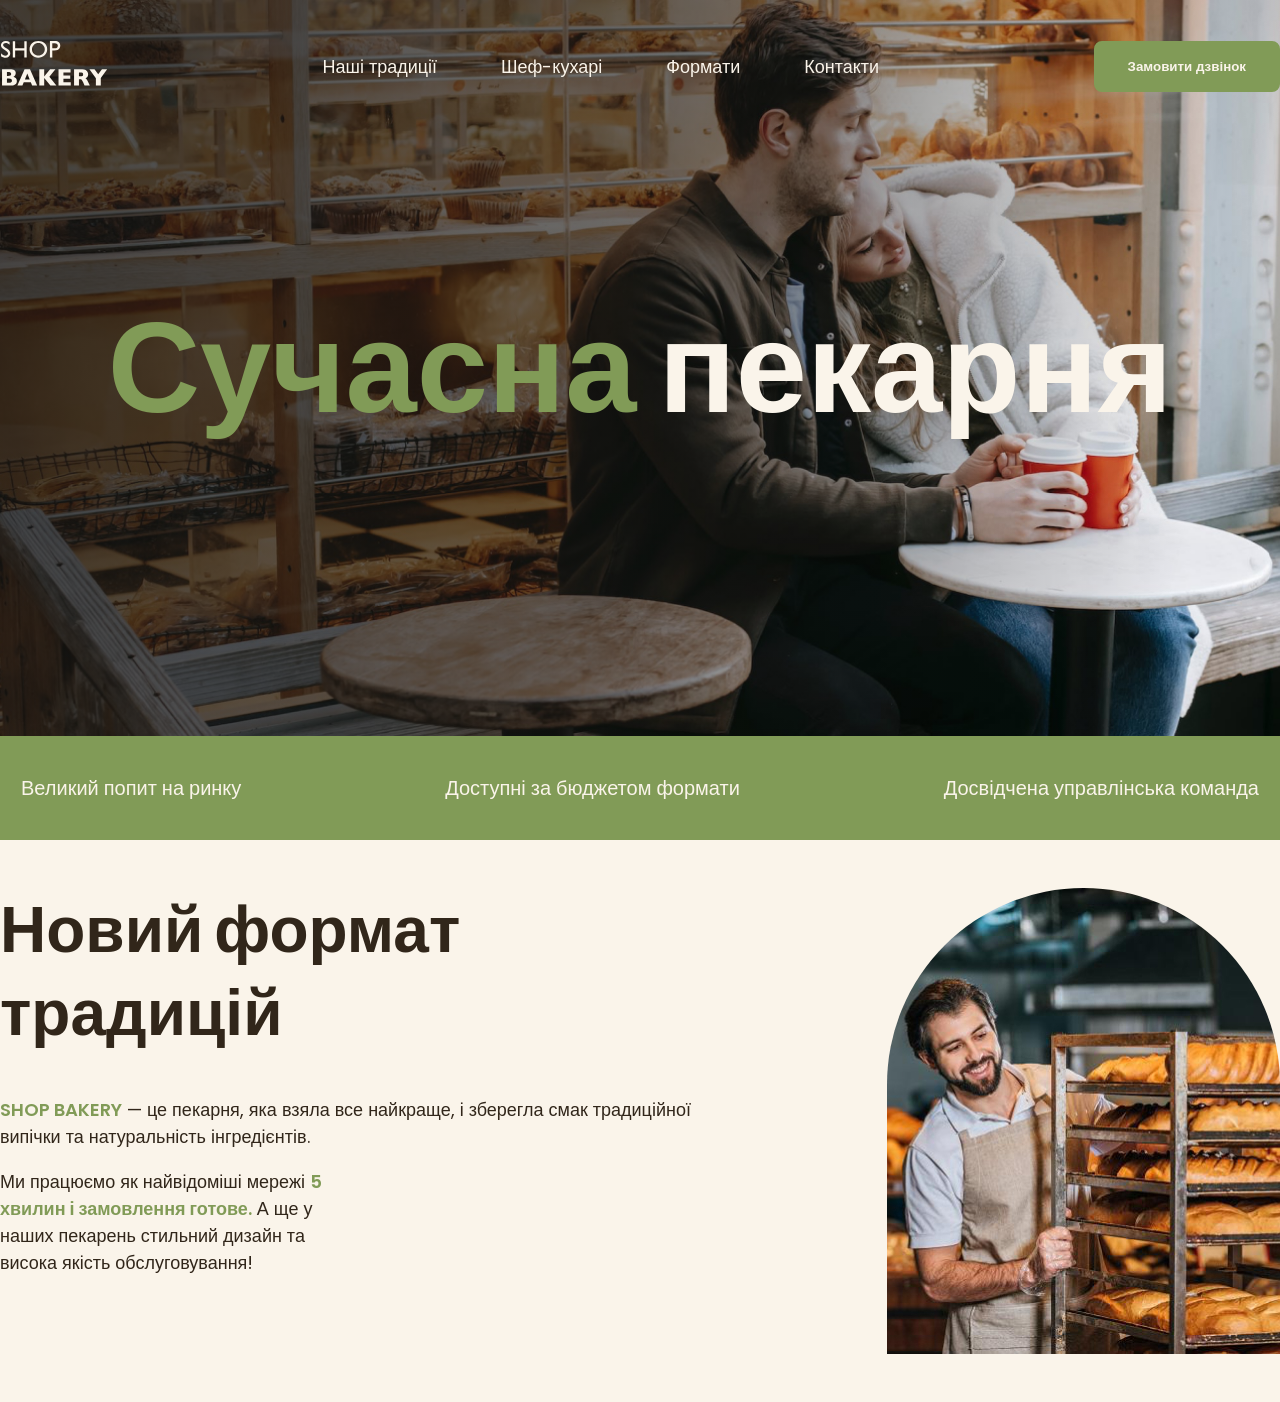
==== commit f7797318: "Improved scss files, improved adaptive for mobile devices" ====
--- a/index.html
+++ b/index.html
@@ -25,9 +25,19 @@
             </ul>
           </nav>
           <!-- Button is here -->
-          <button class="button modal-btn-open" type="button">
+          <button class="header__button button modal-btn-open" type="button">
             Замовити дзвінок
           </button>
+          <button class="header__burger menu-btn-open" type="button">
+            <svg width="24" height="24">
+              <use href="./Images/icons.svg#icon-menu"></use>
+            </svg>
+          </button>
+          <div class="mobile-menu">
+            <button class="mobile-menu__btn-close menu-btn-close" type="button">
+              Close
+            </button>
+          </div>
         </div>
       </div>
     </header>
@@ -37,6 +47,12 @@
           <h1 class="hero-section__title">
             <span class="text-brand">Сучасна</span> пекарня
           </h1>
+          <button
+            class="hero-section__button button modal-btn-open"
+            type="button"
+          >
+            Замовити дзвінок
+          </button>
         </div>
       </section>
       <section class="advantages-section">
@@ -79,13 +95,15 @@
               </p>
             </div>
             <img
+              class="traditions-section__image"
+              srcset="./Images/baker-man.jpg 1x, ./Images/baker-man@2x.jpg 2x"
               src="./Images/baker-man.jpg"
               alt="Чоловік пекар дивиться на батони із посмішкою"
             />
           </div>
         </div>
       </section>
-      <section class="chefs-section section" id="chefs-section">
+      <!--  <section class="chefs-section section" id="chefs-section">
         <div class="container">
           <h2
             class="chefs-section__title section__title section__title--centered"
@@ -135,8 +153,8 @@
             </li>
           </ul>
         </div>
-      </section>
-      <section class="formats-section section" id="formats-section">
+      </section> -->
+      <!--  <section class="formats-section section" id="formats-section">
         <div class="container">
           <h2
             class="formats-section__title section__title section__title--centered"
@@ -209,8 +227,8 @@
             </button>
           </div>
         </div>
-      </section>
-      <section class="contact-section section" id="contact-section">
+      </section> -->
+      <!--<section class="contact-section section" id="contact-section">
         <div class="container">
           <div class="contact-section__container">
             <div class="contact-section__form">
@@ -218,7 +236,6 @@
                 Приєднуйся до мережі пекарень
               </h2>
               <p>Заповни форму, щоб ми звʼязались з тобою!</p>
-              <!--form-->
               <form name="contact-form" autocomplete="off">
                 <div class="contact-section__form-field input">
                   <label class="input__label visually-hidden" for="user-name"
@@ -281,9 +298,9 @@
             ></iframe>
           </div>
         </div>
-      </section>
+      </section> -->
     </main>
-    <footer class="footer">
+    <!--  <footer class="footer">
       <div class="container">
         <div class="footer-container">
           <nav class="footer-nav">
@@ -338,6 +355,7 @@
         </div>
       </div>
     </footer>
+-->
     <div class="backdrop is-hidden">
       <div class="modal">
         <button class="modal__btn-close modal-btn-close" type="button">
@@ -401,5 +419,6 @@
       </div>
     </div>
     <script src="./js/modal.js"></script>
+    <script src="./js/mobile-menu.js"></script>
   </body>
 </html>
--- a/css/main.min.css
+++ b/css/main.min.css
@@ -1 +1 @@
-@font-face{font-display:swap;font-family:"Poppins";font-weight:300;src:url("../fonts/poppins-v21-latin-300.woff2") format("woff2")}@font-face{font-display:swap;font-family:"Poppins";font-weight:400;src:url("../fonts/poppins-v21-latin-regular.woff2") format("woff2")}@font-face{font-display:swap;font-family:"Poppins";font-weight:600;src:url("../fonts/poppins-v21-latin-600.woff2") format("woff2")}@font-face{font-display:swap;font-family:"Poppins";font-weight:900;src:url("../fonts/poppins-v21-latin-900.woff2") format("woff2")}:root{--color-primary-dark: #31261A;--color-primary-light: #FAF4EA;--color-secondary-dark: #A28268;--color-brand-dark: #465929;--color-brand-normal: #819B57;--color-brand-light: #CFCFBC}*,*::before,*::after{-webkit-box-sizing:border-box;box-sizing:border-box}body{color:var(--color-primary-dark);background-color:var(--color-primary-light);font-family:"Poppins",sans-serif;font-size:18px;font-weight:400;line-height:1.5;margin:0}h1,h2,h3,h4,h5,h6,p{margin-top:0}a{display:inline-block}address{font-style:normal}ul{margin:0;padding:0;list-style-type:none}.text-brand{color:var(--color-brand-normal)}.text-brand-dark{color:var(--color-brand-dark)}.text-bold{font-weight:600}.text-uppercase{text-transform:uppercase}.visually-hidden{position:absolute;left:-10000px;top:auto;width:1px;height:1px;overflow:hidden}.button{color:var(--color-primary-light);background-color:var(--color-brand-normal);border:2px solid var(--color-brand-normal);border-radius:8px;cursor:pointer;font-weight:600;padding:16px 32px}.button:hover{color:var(--color-brand-dark);background-color:var(--color-primary-light)}.carousel-button{display:-webkit-box;display:-ms-flexbox;display:flex;-webkit-box-align:center;-ms-flex-align:center;align-items:center;-webkit-box-pack:center;-ms-flex-pack:center;justify-content:center;width:44px;height:44px;padding:0;-ms-flex-negative:0;flex-shrink:0;background-color:rgba(0,0,0,0);border-radius:50%;border:1px solid var(--color-primary-dark);cursor:pointer}.carousel-button:hover{background-color:var(--color-primary-dark);fill:var(--color-primary-light)}.carousel-button.next{-webkit-transform:rotate(180deg);transform:rotate(180deg)}.chef-card{display:-webkit-box;display:-ms-flexbox;display:flex;gap:30px}.chef-card__photo{border-radius:4px 4px 4px 200px;-webkit-box-shadow:-16px 16px 0 0 var(--color-primary-light),-16px 16px 0 2px var(--color-secondary-dark);box-shadow:-16px 16px 0 0 var(--color-primary-light),-16px 16px 0 2px var(--color-secondary-dark)}.chef-card__title{margin-bottom:16px;font-size:40px;font-weight:600}.chef-card__text{margin-bottom:24px}.chef-card__text:last-child{margin-bottom:0}.format-card{position:relative;display:-webkit-box;display:-ms-flexbox;display:flex;-webkit-box-orient:vertical;-webkit-box-direction:normal;-ms-flex-direction:column;flex-direction:column;-webkit-box-pack:end;-ms-flex-pack:end;justify-content:flex-end;height:444px;padding:24px;background-image:-webkit-gradient(linear, left top, left bottom, color-stop(55.21%, rgba(49, 38, 26, 0)), color-stop(72.92%, rgba(49, 38, 26, 0.71)), to(var(--color-primary-dark)));background-image:linear-gradient(180deg, rgba(49, 38, 26, 0) 55.21%, rgba(49, 38, 26, 0.71) 72.92%, var(--color-primary-dark) 100%);border-radius:16px;-webkit-transition:-webkit-transform .3s;transition:-webkit-transform .3s;transition:transform .3s;transition:transform .3s, -webkit-transform .3s}.format-card:hover{-webkit-transform:scale(1.05);transform:scale(1.05)}.format-card__image{position:absolute;top:0;left:0;width:100%;height:100%;z-index:-1;border-radius:inherit}.format-card__title{font-size:24;font-weight:600;color:var(--color-primary-light)}.format-card__text{font-size:14px;font-weight:300;color:var(--color-primary-light)}.input{position:relative}.input__label{position:absolute;top:16px;left:42px}.input__control{padding:16px 42px;width:100%;font-size:16px;line-height:1.17;border:1px solid var(--color-secondary-dark);border-radius:8px;background-color:rgba(0,0,0,0)}.input__control:focus{border-color:var(--color-brand-normal);outline:none}.input__control::-webkit-input-placeholder{color:var(--color-secondary-dark);font-size:16px;line-height:1.17}.input__control::-moz-placeholder{color:var(--color-secondary-dark);font-size:16px;line-height:1.17}.input__control:-ms-input-placeholder{color:var(--color-secondary-dark);font-size:16px;line-height:1.17}.input__control::-ms-input-placeholder{color:var(--color-secondary-dark);font-size:16px;line-height:1.17}.input__control::placeholder{color:var(--color-secondary-dark);font-size:16px;line-height:1.17}.input__control:focus::-webkit-input-placeholder{color:var(--color-primary-dark)}.input__control:focus::-moz-placeholder{color:var(--color-primary-dark)}.input__control:focus:-ms-input-placeholder{color:var(--color-primary-dark)}.input__control:focus::-ms-input-placeholder{color:var(--color-primary-dark)}.input__control:focus::placeholder{color:var(--color-primary-dark)}.link{color:var(--color-primary-light);text-decoration:none;-webkit-transition:color .3s;transition:color .3s}.link:hover{color:var(--color-brand-normal)}.header{position:absolute;top:0;left:0;padding-top:32px;width:100%}.header__container{display:-webkit-box;display:-ms-flexbox;display:flex;-webkit-box-align:center;-ms-flex-align:center;align-items:center;gap:40px}.header__nav{display:-webkit-box;display:-ms-flexbox;display:flex;-webkit-box-align:center;-ms-flex-align:center;align-items:center;-webkit-box-flex:1;-ms-flex-positive:1;flex-grow:1;gap:40px}.header__menu{display:-webkit-box;display:-ms-flexbox;display:flex;-webkit-box-flex:1;-ms-flex-positive:1;flex-grow:1;gap:64px;-webkit-box-pack:center;-ms-flex-pack:center;justify-content:center}.hero-section{padding:272px 0;background-image:linear-gradient(102.76deg, rgba(18, 18, 17, 0.78) 2.03%, rgba(18, 18, 17, 0.6) 48.46%, rgba(18, 18, 17, 0) 90.36%),url("../Images/hero-section-background.jpg");background-repeat:no-repeat;background-position:center top;background-size:cover}.hero-section__title{margin-bottom:0;color:var(--color-primary-light);text-align:center;font-size:128px;font-weight:900}.advantages-section{background-color:var(--color-brand-normal);padding:16px 0}.advantages-section__list{display:-webkit-box;display:-ms-flexbox;display:flex;-webkit-box-pack:justify;-ms-flex-pack:justify;justify-content:space-between;gap:40px}.advantages-section__item{color:var(--color-primary-light);font-size:20px;font-weight:300}.traditions-section{padding-top:96px}.traditions-section__container{display:-webkit-box;display:-ms-flexbox;display:flex;-webkit-box-pack:justify;-ms-flex-pack:justify;justify-content:space-between;gap:40px}.traditions-section__content{max-width:710px}.traditions-section__title{margin-bottom:42px}.traditions-section__text--limited{max-width:340px}.section{padding:48px 0}.section__title{font-size:64px;font-weight:900;line-height:1.3}.section__title--centered{text-align:center}.chefs-section__title{margin:0 auto 80px;position:relative}.chefs-section__title::before,.chefs-section__title::after{position:absolute;bottom:24px;width:352px;border:2px solid var(--color-brand-light);content:""}.chefs-section__title::before{left:0}.chefs-section__title::after{right:0}.chefs-section__list{display:-webkit-box;display:-ms-flexbox;display:flex;-ms-flex-wrap:wrap;flex-wrap:wrap;gap:40px 30px}.chefs-section__item{-ms-flex-preferred-size:calc((100% - 30px)/2);flex-basis:calc((100% - 30px)/2)}.formats-section__container{display:-webkit-box;display:-ms-flexbox;display:flex;gap:32px;-webkit-box-align:center;-ms-flex-align:center;align-items:center}.formats-section__list{display:-webkit-box;display:-ms-flexbox;display:flex;gap:20px}.formats-section__item{-ms-flex-preferred-size:calc(100% - 13.3333333333px);flex-basis:calc(100% - 13.3333333333px)}.contact-section{padding-bottom:96px}.contact-section__container{display:-webkit-box;display:-ms-flexbox;display:flex;gap:32px}.contact-section__title{margin-bottom:16px}.contact-section__form-field{margin-bottom:24px}.contact-section__button{display:block;margin:0 auto 16px}.contact-section__map{-ms-flex-negative:0;flex-shrink:0;border:0;border-radius:16px}.container{width:100%;max-width:1288px;margin:0 auto}.footer{padding:32px 0;position:relative;background-image:url("../Images/footer-background.png");background-color:var(--color-primary-dark);background-repeat:no-repeat;background-position:center;background-size:cover}.footer::before,.footer::after{position:absolute;bottom:0;background-repeat:no-repeat;content:""}.footer::before{width:180px;height:120px;left:0;background-image:url("../Images/decor-bread-small.png")}.footer::after{width:380px;height:190px;right:0;background-image:url("../Images/decor-bread-large.png")}.footer-container{display:-webkit-box;display:-ms-flexbox;display:flex;gap:20px}.footer-nav,.footer-address{display:-webkit-box;display:-ms-flexbox;display:flex;-ms-flex-preferred-size:50%;flex-basis:50%;gap:20px}.footer-logo,.footer-menu,.address-list,.addres-info{-webkit-box-flex:1;-ms-flex-positive:1;flex-grow:1}.address-link{color:var(--color-primary-light);font-size:16px;font-weight:300;text-decoration:none}.address-icon{fill:var(--color-primary-light)}.address-icon:hover{fill:var(--color-brand-normal)}.address-link:hover{color:var(--color-brand-normal)}.address-copyright{font-size:14px}.backdrop{position:fixed;top:0;left:0;right:0;bottom:0;display:-webkit-box;display:-ms-flexbox;display:flex;-webkit-box-align:center;-ms-flex-align:center;align-items:center;-webkit-box-pack:center;-ms-flex-pack:center;justify-content:center;padding:20px 0;background-color:rgba(157,152,147,.5);-webkit-transition:opacity .3s,visability .3s;transition:opacity .3s,visability .3s}.backdrop.is-hidden{opacity:0;visibility:hidden;pointer-events:none}.modal{position:relative;width:100%;max-width:880px;height:100%;max-height:880px;padding:128px;background-color:var(--color-primary-light);border-radius:32px;overflow-y:auto}.modal__btn-close{position:absolute;top:40px;right:40px}.modal__form-field{margin-bottom:32px}.modal__button{display:block;margin:0 auto 24px}.form-terms{margin:0 auto;max-width:220px;font-weight:500;font-size:12px;line-height:1.5;text-align:center}.form-terms__link{color:var(--color-primary-dark);text-underline-offset:2px}/*# sourceMappingURL=main.min.css.map */+@font-face{font-display:swap;font-family:"Poppins";font-weight:300;src:url("../fonts/poppins-v21-latin-300.woff2") format("woff2")}@font-face{font-display:swap;font-family:"Poppins";font-weight:400;src:url("../fonts/poppins-v21-latin-regular.woff2") format("woff2")}@font-face{font-display:swap;font-family:"Poppins";font-weight:600;src:url("../fonts/poppins-v21-latin-600.woff2") format("woff2")}@font-face{font-display:swap;font-family:"Poppins";font-weight:900;src:url("../fonts/poppins-v21-latin-900.woff2") format("woff2")}:root{--color-primary-dark: #31261a;--color-primary-light: #faf4ea;--color-secondary-dark: #a28268;--color-brand-dark: #465929;--color-brand-normal: #819b57;--color-brand-light: #cfcfbc}*,*::before,*::after{-webkit-box-sizing:border-box;box-sizing:border-box}body{color:var(--color-primary-dark);background-color:var(--color-primary-light);font-family:"Poppins",sans-serif;font-size:16px;font-weight:300;line-height:1.5;margin:0}@media screen and (min-width: 768px){body{font-size:18px;font-weight:400}}h1,h2,h3,h4,h5,h6,p{margin-top:0}a{display:inline-block}address{font-style:normal}ul{margin:21px;padding:0;list-style-type:none}.text-brand{color:var(--color-brand-normal)}.text-brand-dark{color:var(--color-brand-dark)}.text-bold{font-weight:600}.text-uppercase{text-transform:uppercase}.visually-hidden{position:absolute;left:-10000px;top:auto;width:1px;height:1px;overflow:hidden}.button{padding:16px 32px;display:block;font-weight:600;color:var(--color-primary-light);background-color:var(--color-brand-normal);border:2px solid var(--color-brand-normal);border-radius:8px;cursor:pointer}.button:hover{color:var(--color-brand-dark);background-color:rgba(0,0,0,0)}.carousel-button{display:-webkit-box;display:-ms-flexbox;display:flex;-webkit-box-align:center;-ms-flex-align:center;align-items:center;-webkit-box-pack:center;-ms-flex-pack:center;justify-content:center;width:44px;height:44px;padding:0;-ms-flex-negative:0;flex-shrink:0;background-color:rgba(0,0,0,0);border-radius:50%;border:1px solid var(--color-primary-dark);cursor:pointer}.carousel-button:hover{background-color:var(--color-primary-dark);fill:var(--color-primary-light)}.carousel-button.next{-webkit-transform:rotate(180deg);transform:rotate(180deg)}.chef-card{display:-webkit-box;display:-ms-flexbox;display:flex;gap:30px}.chef-card__photo{border-radius:4px 4px 4px 200px;-webkit-box-shadow:-16px 16px 0 0 var(--color-primary-light),-16px 16px 0 2px var(--color-secondary-dark);box-shadow:-16px 16px 0 0 var(--color-primary-light),-16px 16px 0 2px var(--color-secondary-dark)}.chef-card__title{margin-bottom:16px;font-size:40px;font-weight:600}.chef-card__text{margin-bottom:24px}.chef-card__text:last-child{margin-bottom:0}.format-card{position:relative;display:-webkit-box;display:-ms-flexbox;display:flex;-webkit-box-orient:vertical;-webkit-box-direction:normal;-ms-flex-direction:column;flex-direction:column;-webkit-box-pack:end;-ms-flex-pack:end;justify-content:flex-end;height:444px;padding:24px;background-image:-webkit-gradient(linear, left top, left bottom, color-stop(55.21%, rgba(49, 38, 26, 0)), color-stop(72.92%, rgba(49, 38, 26, 0.71)), to(var(--color-primary-dark)));background-image:linear-gradient(180deg, rgba(49, 38, 26, 0) 55.21%, rgba(49, 38, 26, 0.71) 72.92%, var(--color-primary-dark) 100%);border-radius:16px;-webkit-transition:-webkit-transform .3s;transition:-webkit-transform .3s;transition:transform .3s;transition:transform .3s, -webkit-transform .3s}.format-card:hover{-webkit-transform:scale(1.05);transform:scale(1.05)}.format-card__image{position:absolute;top:0;left:0;width:100%;height:100%;z-index:-1;border-radius:inherit}.format-card__title{font-size:24;font-weight:600;color:var(--color-primary-light)}.format-card__text{font-size:14px;font-weight:300;color:var(--color-primary-light)}.input{position:relative}.input__label{position:absolute;top:16px;left:42px}.input__control{padding:16px 42px;width:100%;font-size:16px;line-height:1.17;border:1px solid var(--color-secondary-dark);border-radius:8px;background-color:rgba(0,0,0,0)}.input__control:focus{border-color:var(--color-brand-normal);outline:none}.input__control::-webkit-input-placeholder{color:var(--color-secondary-dark);font-size:16px;line-height:1.17}.input__control::-moz-placeholder{color:var(--color-secondary-dark);font-size:16px;line-height:1.17}.input__control:-ms-input-placeholder{color:var(--color-secondary-dark);font-size:16px;line-height:1.17}.input__control::-ms-input-placeholder{color:var(--color-secondary-dark);font-size:16px;line-height:1.17}.input__control::placeholder{color:var(--color-secondary-dark);font-size:16px;line-height:1.17}.input__control:focus::-webkit-input-placeholder{color:var(--color-primary-dark)}.input__control:focus::-moz-placeholder{color:var(--color-primary-dark)}.input__control:focus:-ms-input-placeholder{color:var(--color-primary-dark)}.input__control:focus::-ms-input-placeholder{color:var(--color-primary-dark)}.input__control:focus::placeholder{color:var(--color-primary-dark)}.link{color:var(--color-primary-light);text-decoration:none;-webkit-transition:color .3s;transition:color .3s}.link:hover{color:var(--color-brand-normal)}.header{position:absolute;top:0;left:0;width:100%;padding-top:16px}@media screen and (min-width: 1280px){.header{padding-top:32px}}.header__container{display:-webkit-box;display:-ms-flexbox;display:flex;-webkit-box-align:center;-ms-flex-align:center;align-items:center;gap:40px}.header__nav{display:-webkit-box;display:-ms-flexbox;display:flex;-webkit-box-align:center;-ms-flex-align:center;align-items:center;-webkit-box-flex:1;-ms-flex-positive:1;flex-grow:1;gap:40px}.header__menu{display:none}@media screen and (min-width: 1280px){.header__menu{display:-webkit-box;display:-ms-flexbox;display:flex;gap:64px;-webkit-box-flex:1;-ms-flex-positive:1;flex-grow:1;-webkit-box-pack:center;-ms-flex-pack:center;justify-content:center}}.header__button{display:none}@media screen and (min-width: 1280px){.header__button{display:block}}.header__burger{width:24px;height:24px;padding:0;background-color:rgba(0,0,0,0);border:0;fill:var(--color-primary-light)}@media screen and (min-width: 1280px){.header__burger{display:none}}.hero-section{padding:124px 0;background-image:linear-gradient(102.76deg, rgba(18, 18, 17, 0.78) 2.03%, rgba(18, 18, 17, 0.6) 48.46%, rgba(18, 18, 17, 0) 90.36%),url("../Images/hero-section-background.jpg");background-repeat:no-repeat;background-position:center top;background-size:cover}@media screen and (min-width: 1280px){.hero-section{padding:272px 0}}@media screen and (min-device-pixel-ratio: 2),(-webkit-min-device-pixel-ratio: 2),(min-resolution: 192dpi),(min-resolution: 2dppx){.hero-section{background-image:linear-gradient(102.76deg, rgba(18, 18, 17, 0.78) 2.03%, rgba(18, 18, 17, 0.6) 48.46%, rgba(18, 18, 17, 0) 90.36%),url("../Images/hero-section-background@2x.jpg")}}.hero-section__title{margin-bottom:48px;color:var(--color-primary-light);text-align:center;font-size:67px;line-height:1;font-weight:900}@media screen and (min-width: 1280px){.hero-section__title{font-size:128px;line-height:1.5;margin-bottom:0}}.hero-section__button{margin:0 auto}@media screen and (min-width: 1280px){.hero-section__button{display:none}}.advantages-section{padding:16px 0}@media screen and (min-width: 1280px){.advantages-section{background-color:var(--color-brand-normal)}}.advantages-section__list{display:-webkit-box;display:-ms-flexbox;display:flex;-webkit-box-orient:vertical;-webkit-box-direction:normal;-ms-flex-direction:column;flex-direction:column;gap:16px;padding:24px 40px;background-color:var(--color-brand-light);border-radius:24px}@media screen and (min-width: 768px){.advantages-section__list{-webkit-box-orient:horizontal;-webkit-box-direction:normal;-ms-flex-direction:row;flex-direction:row;-webkit-box-pack:justify;-ms-flex-pack:justify;justify-content:space-between;gap:40px;background-color:rgba(0,0,0,0);padding:0}}.advantages-section__item{font-size:14px;font-weight:300}@media screen and (min-width: 768px){.advantages-section__item{color:var(--color-primary-light);font-size:20px}}.traditions-section{padding-top:40px}@media screen and (min-width: 768px){.traditions-section{padding-top:96px}}.traditions-section__container{display:-webkit-box;display:-ms-flexbox;display:flex;-webkit-box-align:start;-ms-flex-align:start;align-items:flex-start;-webkit-box-pack:justify;-ms-flex-pack:justify;justify-content:space-between;gap:40px}.traditions-section__content{max-width:710px}.traditions-section__title{margin-bottom:42px}.traditions-section__text--limited{max-width:340px}.traditions-section__image{display:none;border-radius:480px 480px 0px 0px}@media screen and (min-width: 768px){.traditions-section__image{display:block}}.section{padding:20px 0}@media screen and (min-width: 768px){.section{padding:48px 0}}.section__title{font-size:32px;font-weight:900;line-height:1.5}@media screen and (min-width: 768px){.section__title{font-size:64px;line-height:1.3}}.section__title--centered{text-align:center}.chefs-section__title{margin:0 auto 80px;position:relative}.chefs-section__title::before,.chefs-section__title::after{position:absolute;bottom:24px;width:352px;border:2px solid var(--color-brand-light);content:""}.chefs-section__title::before{left:0}.chefs-section__title::after{right:0}.chefs-section__list{display:-webkit-box;display:-ms-flexbox;display:flex;-ms-flex-wrap:wrap;flex-wrap:wrap;gap:40px 30px}.chefs-section__item{-ms-flex-preferred-size:calc((100% - 30px)/2);flex-basis:calc((100% - 30px)/2)}.formats-section__container{display:-webkit-box;display:-ms-flexbox;display:flex;gap:32px;-webkit-box-align:center;-ms-flex-align:center;align-items:center}.formats-section__list{display:-webkit-box;display:-ms-flexbox;display:flex;gap:20px}.formats-section__item{-ms-flex-preferred-size:calc(100% - 13.3333333333px);flex-basis:calc(100% - 13.3333333333px)}.contact-section{padding-bottom:96px}.contact-section__container{display:-webkit-box;display:-ms-flexbox;display:flex;gap:32px}.contact-section__title{margin-bottom:16px}.contact-section__form-field{margin-bottom:24px}.contact-section__button{display:block;margin:0 auto 16px}.contact-section__map{-ms-flex-negative:0;flex-shrink:0;border:0;border-radius:16px}.container{width:100%;max-width:1288px;margin:0 auto}.footer{padding:32px 0;position:relative;background-image:url("../Images/footer-background.png");background-color:var(--color-primary-dark);background-repeat:no-repeat;background-position:center;background-size:cover}.footer::before,.footer::after{position:absolute;bottom:0;background-repeat:no-repeat;content:""}.footer::before{width:180px;height:120px;left:0;background-image:url("../Images/decor-bread-small.png")}.footer::after{width:380px;height:190px;right:0;background-image:url("../Images/decor-bread-large.png")}.footer-container{display:-webkit-box;display:-ms-flexbox;display:flex;gap:20px}.footer-nav,.footer-address{display:-webkit-box;display:-ms-flexbox;display:flex;-ms-flex-preferred-size:50%;flex-basis:50%;gap:20px}.footer-logo,.footer-menu,.address-list,.addres-info{-webkit-box-flex:1;-ms-flex-positive:1;flex-grow:1}.address-link{color:var(--color-primary-light);font-size:16px;font-weight:300;text-decoration:none}.address-icon{fill:var(--color-primary-light)}.address-icon:hover{fill:var(--color-brand-normal)}.address-link:hover{color:var(--color-brand-normal)}.address-copyright{font-size:14px}.backdrop{position:fixed;top:0;left:0;right:0;bottom:0;display:-webkit-box;display:-ms-flexbox;display:flex;-webkit-box-align:center;-ms-flex-align:center;align-items:center;-webkit-box-pack:center;-ms-flex-pack:center;justify-content:center;padding:20px 0;background-color:rgba(157,152,147,.5);-webkit-transition:opacity .3s,visability .3s;transition:opacity .3s,visability .3s}.backdrop.is-hidden{opacity:0;visibility:hidden;pointer-events:none}.modal{position:relative;width:100%;max-width:880px;height:100%;max-height:880px;padding:128px;background-color:var(--color-primary-light);border-radius:32px;overflow-y:auto}.modal__btn-close{position:absolute;top:40px;right:40px}.modal__form-field{margin-bottom:32px}.modal__button{margin:0 auto 24px}.mobile-menu{position:fixed;top:0;left:0;width:100%;height:100%;background-color:var(--color-primary-light);-webkit-transform:translateX(100%);transform:translateX(100%);-webkit-transition:-webkit-transform .5s;transition:-webkit-transform .5s;transition:transform .5s;transition:transform .5s, -webkit-transform .5s}.mobile-menu.is-open{-webkit-transform:translateX(0);transform:translateX(0)}.mobile-menu__btn-close{position:absolute;top:16px;right:24px}.form-terms{margin:0 auto;max-width:220px;font-weight:500;font-size:12px;line-height:1.5;text-align:center}.form-terms__link{color:var(--color-primary-dark);text-underline-offset:2px}/*# sourceMappingURL=main.min.css.map */
